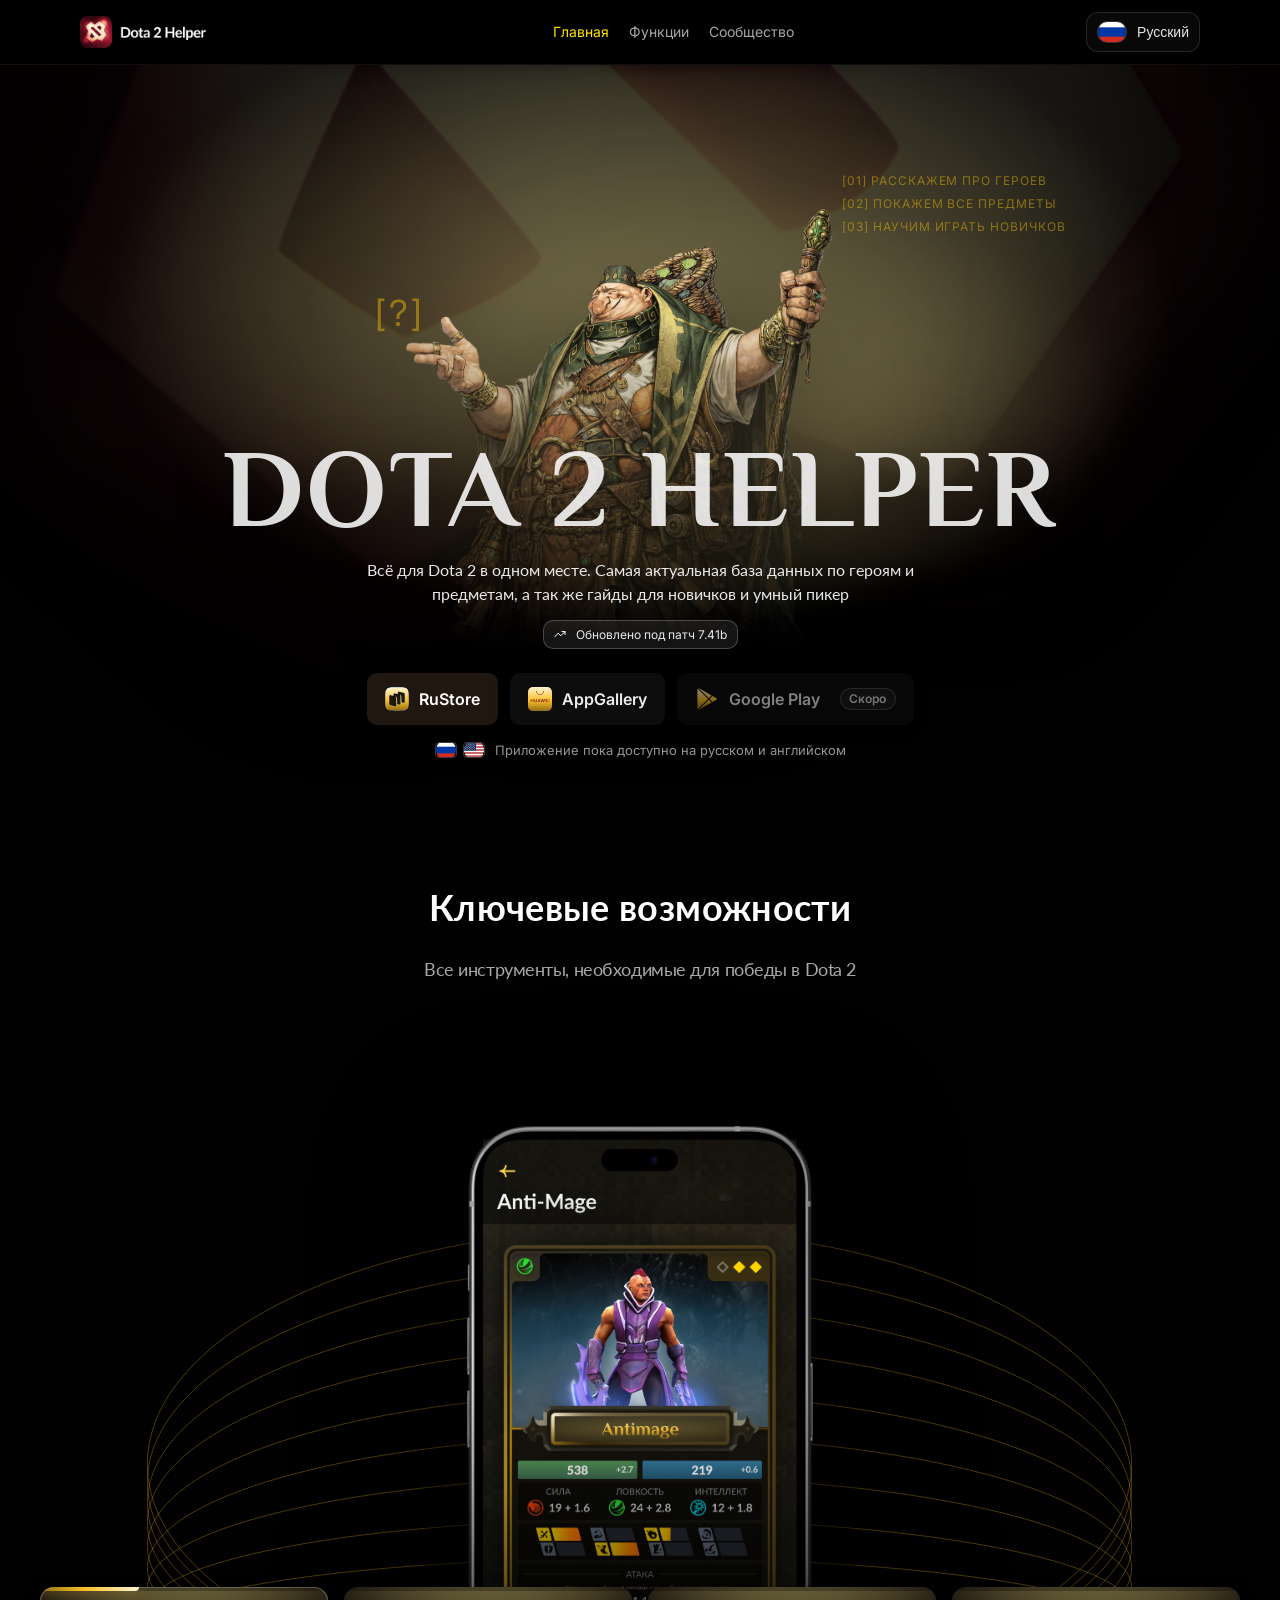
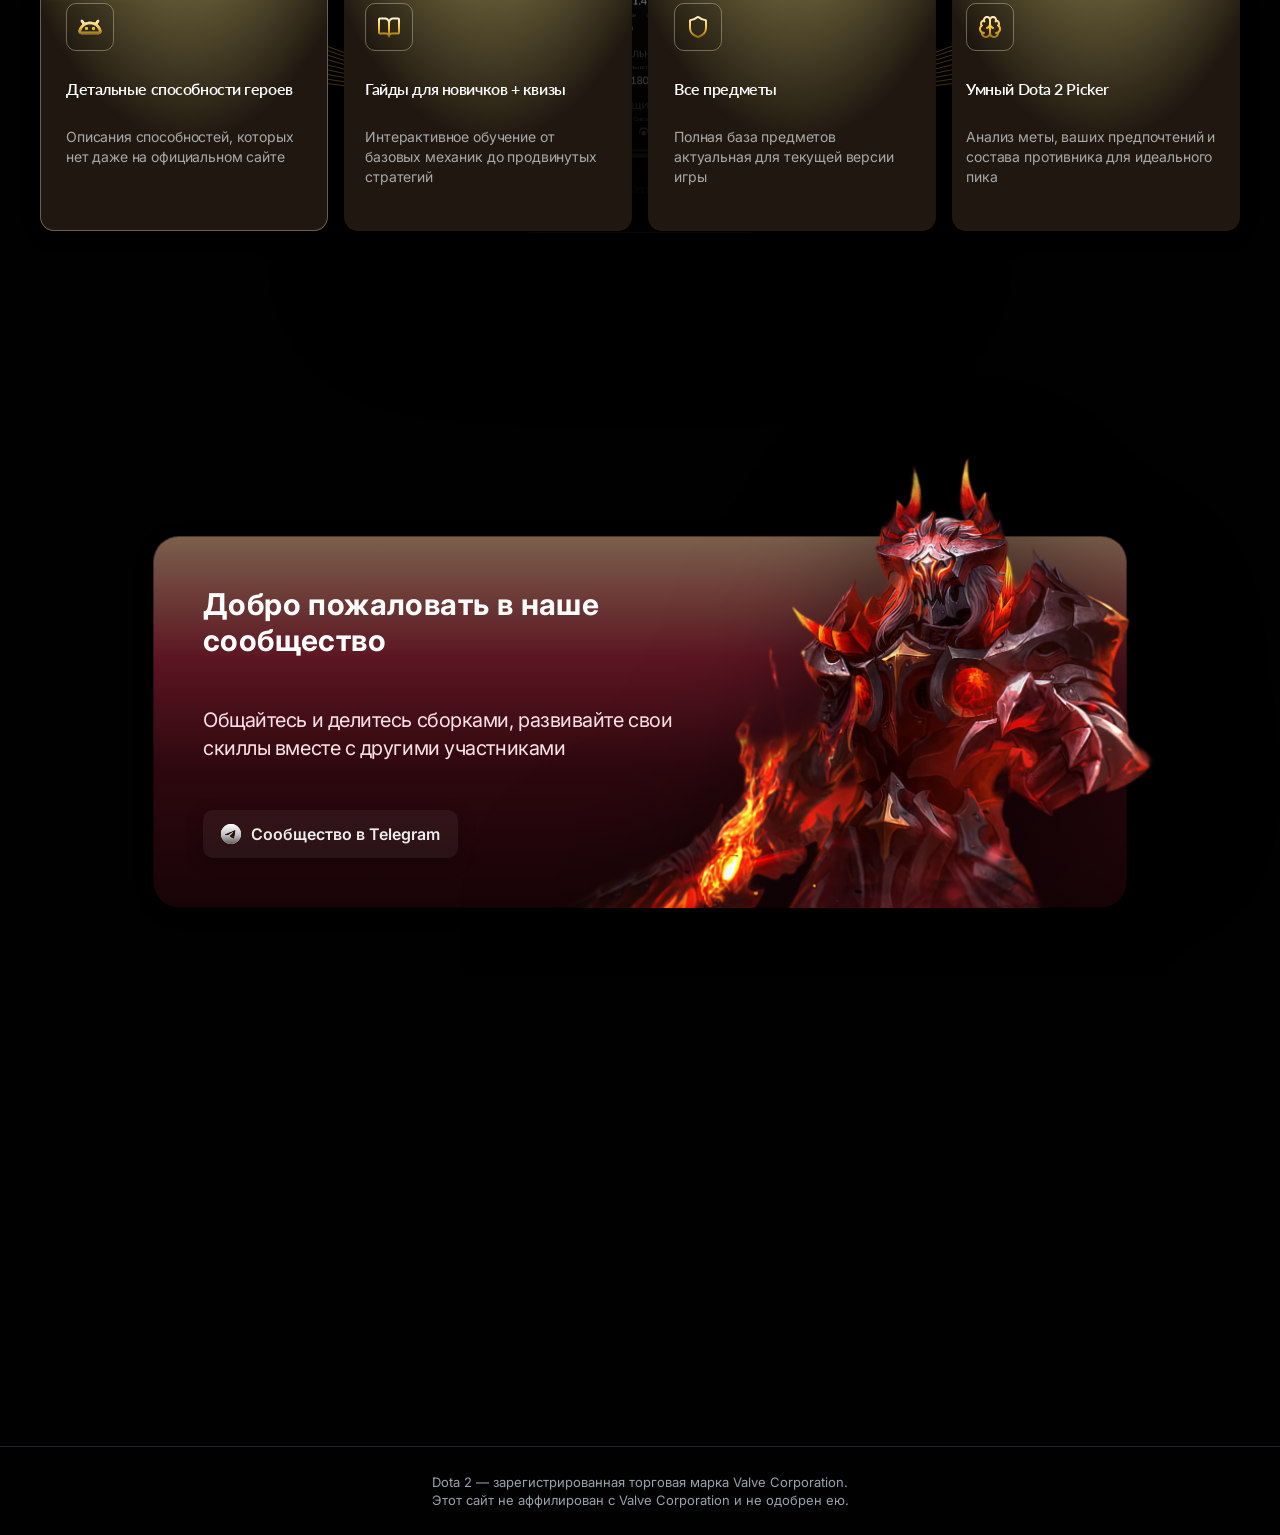
==== index.html @ bae6c373 "добавление аналитики" ====
<!doctype html>
<html lang="ru">

<head>

    <!-- Google tag (gtag.js) -->
    <script async src="https://www.googletagmanager.com/gtag/js?id=G-1WJECVHDM5"></script>
    <script>
        window.dataLayer = window.dataLayer || [];
        function gtag() { dataLayer.push(arguments); }
        gtag('js', new Date());
        gtag('config', 'G-1WJECVHDM5', { anonymize_ip: true });
    </script>

    <link rel="icon" href="./assets/favicon.ico" type="image/x-icon">
    <meta charset="UTF-8" />
    <meta name="viewport" content="width=device-width, initial-scale=1" />
    <title data-i18n="meta_title">Dota 2 Helper</title>
    <meta name="description" data-i18n-meta="meta_description"
        content="Всё для Dota 2 в одном месте: актуальная база по героям и предметам, гайды и умный пикер." />
    <link rel="preconnect" href="https://fonts.googleapis.com" />
    <link rel="preconnect" href="https://fonts.gstatic.com" crossorigin />
    <link
        href="https://fonts.googleapis.com/css2?family=Inter:wght@400;500;600;700&family=Lato:wght@400;700&family=Philosopher:wght@700&display=swap"
        rel="stylesheet" />
    <link rel="stylesheet" href="./styles.css" />
</head>

<body>
    <a class="skip-link" href="#content" data-i18n="skip_link">Перейти к содержимому</a>

    <header class="site-header">
        <div class="container header-row">
            <a class="brand" href="#top" data-i18n-aria="brand_aria" aria-label="Dota 2 Helper">
                <img class="brand__logo brand__logo--img" src="./assets/logo.png" alt="Dota 2 Helper" />
            </a>

            <nav class="nav" id="site-nav" data-i18n-aria="nav_aria" aria-label="Навигация">
                <a class="nav__link is-active" href="#top" data-i18n="nav_home">Главная</a>
                <a class="nav__link" href="#features" data-i18n="nav_features">Функции</a>
                <a class="nav__link" href="#community" data-i18n="nav_community">Сообщество</a>
                <!--<a class="nav__link" href="#about" data-i18n="nav_about">О проекте</a>-->

                <div class="nav__mobile-only">
                    <div class="lang" data-lang>
                        <button class="lang__btn" type="button" aria-haspopup="listbox" aria-expanded="false">
                            <span class="lang__flag" aria-hidden="true">
                                <img class="lang__flag-img" src="./assets/lg/ru.png" alt="" width="30" height="22" />
                            </span>
                            <span class="lang__label">Русский</span>
                        </button>
                        <div class="lang__menu" role="listbox" tabindex="-1" data-i18n-aria="lang_menu_aria"
                            aria-label="Выбор языка">
                            <button class="lang__item" type="button" role="option" data-lang-value="zh"
                                aria-selected="false">
                                <span class="lang__flag" aria-hidden="true">
                                    <img class="lang__flag-img" src="./assets/lg/ch.png" alt="" width="30"
                                        height="22" />
                                </span>
                                <span>中文</span>
                            </button>
                            <button class="lang__item" type="button" role="option" data-lang-value="en"
                                aria-selected="false">
                                <span class="lang__flag" aria-hidden="true">
                                    <img class="lang__flag-img" src="./assets/lg/us.png" alt="" width="30"
                                        height="22" />
                                </span>
                                <span>English</span>
                            </button>
                            <button class="lang__item" type="button" role="option" data-lang-value="ru"
                                aria-selected="true">
                                <span class="lang__flag" aria-hidden="true">
                                    <img class="lang__flag-img" src="./assets/lg/ru.png" alt="" width="30"
                                        height="22" />
                                </span>
                                <span>Русский</span>
                            </button>
                            <button class="lang__item" type="button" role="option" data-lang-value="es"
                                aria-selected="false">
                                <span class="lang__flag" aria-hidden="true">
                                    <img class="lang__flag-img" src="./assets/lg/sp.png" alt="" width="30"
                                        height="22" />
                                </span>
                                <span>Español</span>
                            </button>
                            <button class="lang__item" type="button" role="option" data-lang-value="pt"
                                aria-selected="false">
                                <span class="lang__flag" aria-hidden="true">
                                    <img class="lang__flag-img" src="./assets/lg/pt.png" alt="" width="30"
                                        height="22" />
                                </span>
                                <span>Português</span>
                            </button>
                            <button class="lang__item" type="button" role="option" data-lang-value="uk"
                                aria-selected="false">
                                <span class="lang__flag" aria-hidden="true">
                                    <img class="lang__flag-img" src="./assets/lg/ukr.png" alt="" width="30"
                                        height="22" />
                                </span>
                                <span>Українська</span>
                            </button>
                            <button class="lang__item" type="button" role="option" data-lang-value="id"
                                aria-selected="false">
                                <span class="lang__flag" aria-hidden="true">
                                    <img class="lang__flag-img" src="./assets/lg/ind.png" alt="" width="30"
                                        height="22" />
                                </span>
                                <span>Bahasa Indonesia</span>
                            </button>
                            <button class="lang__item" type="button" role="option" data-lang-value="ja"
                                aria-selected="false">
                                <span class="lang__flag" aria-hidden="true">
                                    <img class="lang__flag-img" src="./assets/lg/jp.png" alt="" width="30"
                                        height="22" />
                                </span>
                                <span>日本語</span>
                            </button>
                            <button class="lang__item" type="button" role="option" data-lang-value="de"
                                aria-selected="false">
                                <span class="lang__flag" aria-hidden="true">
                                    <img class="lang__flag-img" src="./assets/lg/gr.png" alt="" width="30"
                                        height="22" />
                                </span>
                                <span>Deutsch</span>
                            </button>
                        </div>
                    </div>
                </div>
            </nav>

            <button class="nav-toggle" type="button" aria-expanded="false" aria-controls="site-nav"
                data-i18n-aria="nav_toggle_open" aria-label="Открыть меню">
                <span class="nav-toggle__bar" aria-hidden="true"></span>
                <span class="nav-toggle__bar" aria-hidden="true"></span>
                <span class="nav-toggle__bar" aria-hidden="true"></span>
            </button>

            <div class="header-actions">
                <div class="lang" data-lang>
                    <button class="lang__btn" type="button" aria-haspopup="listbox" aria-expanded="false">
                        <span class="lang__flag" aria-hidden="true">
                            <img class="lang__flag-img" src="./assets/lg/ru.png" alt="" width="30" height="22" />
                        </span>
                        <span class="lang__label">Русский</span>
                    </button>
                    <div class="lang__menu" role="listbox" tabindex="-1" data-i18n-aria="lang_menu_aria"
                        aria-label="Выбор языка">
                        <button class="lang__item" type="button" role="option" data-lang-value="zh"
                            aria-selected="false">
                            <span class="lang__flag" aria-hidden="true">
                                <img class="lang__flag-img" src="./assets/lg/ch.png" alt="" width="30" height="22" />
                            </span>
                            <span>中文</span>
                        </button>
                        <button class="lang__item" type="button" role="option" data-lang-value="en"
                            aria-selected="false">
                            <span class="lang__flag" aria-hidden="true">
                                <img class="lang__flag-img" src="./assets/lg/us.png" alt="" width="30" height="22" />
                            </span>
                            <span>English</span>
                        </button>
                        <button class="lang__item" type="button" role="option" data-lang-value="ru"
                            aria-selected="true">
                            <span class="lang__flag" aria-hidden="true">
                                <img class="lang__flag-img" src="./assets/lg/ru.png" alt="" width="30" height="22" />
                            </span>
                            <span>Русский</span>
                        </button>
                        <button class="lang__item" type="button" role="option" data-lang-value="es"
                            aria-selected="false">
                            <span class="lang__flag" aria-hidden="true">
                                <img class="lang__flag-img" src="./assets/lg/sp.png" alt="" width="30" height="22" />
                            </span>
                            <span>Español</span>
                        </button>
                        <button class="lang__item" type="button" role="option" data-lang-value="pt"
                            aria-selected="false">
                            <span class="lang__flag" aria-hidden="true">
                                <img class="lang__flag-img" src="./assets/lg/pt.png" alt="" width="30" height="22" />
                            </span>
                            <span>Português</span>
                        </button>
                        <button class="lang__item" type="button" role="option" data-lang-value="uk"
                            aria-selected="false">
                            <span class="lang__flag" aria-hidden="true">
                                <img class="lang__flag-img" src="./assets/lg/ukr.png" alt="" width="30" height="22" />
                            </span>
                            <span>Українська</span>
                        </button>
                        <button class="lang__item" type="button" role="option" data-lang-value="id"
                            aria-selected="false">
                            <span class="lang__flag" aria-hidden="true">
                                <img class="lang__flag-img" src="./assets/lg/ind.png" alt="" width="30" height="22" />
                            </span>
                            <span>Bahasa Indonesia</span>
                        </button>
                        <button class="lang__item" type="button" role="option" data-lang-value="ja"
                            aria-selected="false">
                            <span class="lang__flag" aria-hidden="true">
                                <img class="lang__flag-img" src="./assets/lg/jp.png" alt="" width="30" height="22" />
                            </span>
                            <span>日本語</span>
                        </button>
                        <button class="lang__item" type="button" role="option" data-lang-value="de"
                            aria-selected="false">
                            <span class="lang__flag" aria-hidden="true">
                                <img class="lang__flag-img" src="./assets/lg/gr.png" alt="" width="30" height="22" />
                            </span>
                            <span>Deutsch</span>
                        </button>
                    </div>
                </div>
            </div>
        </div>
    </header>

    <main id="content">
        <section id="top" class="hero">
            <div class="hero__bg" aria-hidden="true"></div>
            <div class="hero__trader-stage" aria-hidden="true">
                <img class="hero__trader" src="./assets/trader.png" alt="" />
                <div class="hero__notes hero__notes--floating reveal" data-i18n-aria="hero_notes_aria"
                    aria-label="Что умеет">
                    <div class="hero__note" data-i18n="hero_note_1">[01] РАССКАЖЕМ ПРО ГЕРОЕВ</div>
                    <div class="hero__note" data-i18n="hero_note_2">[02] ПОКАЖЕМ ВСЕ ПРЕДМЕТЫ</div>
                    <div class="hero__note" data-i18n="hero_note_3">[03] НАУЧИМ ИГРАТЬ НОВИЧКОВ</div>
                </div>
                <div class="hero__notes2 hero__note2--floating reveal" data-i18n-aria="hero_note2_aria" aria-label="?">
                    <div class="hero__note2">[?]</div>
                </div>
            </div>

            <div class="container hero__wrap">
                <div class="hero__copy hero__copy--center reveal">
                    <h1 class="hero__title">Dota 2 Helper</h1>
                    <p class="hero__lead" data-i18n="hero_lead">
                        Всё для Dota 2 в одном месте. Самая актуальная база данных по героям и предметам, а так же гайды
                        для новичков и
                        умный пикер
                    </p>

                    <div class="pill pill--hero">
                        <span class="pill__dot" aria-hidden="true">
                            <svg width="12" height="12" viewBox="0 0 12 12" fill="none"
                                xmlns="http://www.w3.org/2000/svg">
                                <path d="M11 3.5L6.75 7.75L4.25 5.25L1 8.5" stroke="white" stroke-linecap="round"
                                    stroke-linejoin="round" />
                                <path d="M8 3.5H11V6.5" stroke="white" stroke-linecap="round" stroke-linejoin="round" />
                            </svg>
                        </span>
                        <span data-i18n="pill_patch">Обновлено под патч 7.41a</span>
                    </div>

                    <div class="hero__actions hero__actions--center">
                        <div class="store-actions">
                            <a class="btn btn--primary btn--lg" href="https://www.rustore.ru/catalog/app/my.company">
                                <img class="btn__icon" src="./assets/icon-RuStore.svg" alt="" width="24" height="24" />
                                <span data-i18n="btn_rustore">RuStore</span>
                            </a>
                            <a class="btn btn--ghost btn--lg" href="https://appgallery.huawei.com/app/C117315315">
                                <img class="btn__icon" src="./assets/icon-huawei.svg" alt="" width="24" height="24" />
                                <span data-i18n="btn_appgallery">AppGallery</span>
                            </a>
                            <a class="btn btn--ghost btn--lg btn--disabled" href="#" aria-disabled="true" tabindex="-1">
                                <img class="btn__icon" src="./assets/icons-googleplay.svg" alt="" width="24"
                                    height="24" />
                                <span data-i18n="btn_google_play">Google Play</span>
                                <span class="btn__badge" data-i18n="soon_badge">Скоро</span>
                            </a>
                        </div>
                    </div>
                    <p class="app-lang-notice">
                        <span class="app-lang-notice__icons" aria-hidden="true">
                            <img src="./assets/lg/ru.png" alt="" width="22" height="16" />
                            <img src="./assets/lg/us.png" alt="" width="22" height="16" />
                        </span>
                        <span data-i18n="app_langs_notice">Приложение пока доступно на русском и английском.</span>
                    </p>
                </div>
            </div>
        </section>

        <section id="features" class="section section--features">
            <div class="container container--wide">
                <header class="section__head reveal">
                    <h2 class="section__title" data-i18n="features_title">Ключевые возможности</h2>
                    <p class="section__subtitle" data-i18n="features_subtitle">Все инструменты, необходимые для победы в
                        Dota 2</p>
                </header>

                <div class="features-visual reveal" aria-hidden="true">
                    <canvas class="features-visual__particles" aria-hidden="true" width="800" height="600"></canvas>
                    <img class="features-visual__rings" src="./assets/features-rings.svg" alt="" width="987"
                        height="474" />
                    <div class="features-visual__phone features-visual__phone--slides">
                        <div class="features-visual__slides" data-features-carousel>
                            <img class="features-visual__slide is-active" src="./assets/screens-phone/iPhone05.png"
                                alt="" width="390" height="844" />
                            <img class="features-visual__slide" src="./assets/screens-phone/iPhone03.png" alt=""
                                width="390" height="844" />
                            <img class="features-visual__slide" src="./assets/screens-phone/iPhone04.png" alt=""
                                width="390" height="844" />
                            <img class="features-visual__slide" src="./assets/screens-phone/iPhone01.png" alt=""
                                width="390" height="844" />
                        </div>
                    </div>
                </div>

                <div class="features-cards reveal">
                    <article class="features-card" data-feature-screen="0">
                        <div class="features-card__loader" aria-hidden="true">
                            <div class="features-card__loader-fill"></div>
                        </div>
                        <div class="features-card__icon">
                            <img src="./assets/Frame 10.svg" alt="" width="24" height="24" />
                        </div>
                        <h3 class="features-card__title" data-i18n="feature_1_title">Детальные способности героев</h3>
                        <p class="features-card__text" data-i18n="feature_1_text">Описания способностей,
                            которых нет даже на официальном
                            сайте</p>
                    </article>

                    <article class="features-card features-card--pad-21" data-feature-screen="1">
                        <div class="features-card__loader" aria-hidden="true">
                            <div class="features-card__loader-fill"></div>
                        </div>
                        <div class="features-card__icon">
                            <img src="./assets/Icon-1.svg" alt="" width="24" height="24" />
                        </div>
                        <h3 class="features-card__title" data-i18n="feature_2_title">Гайды для новичков + квизы</h3>
                        <p class="features-card__text" data-i18n="feature_2_text">Интерактивное обучение от базовых
                            механик до продвинутых
                            стратегий</p>
                    </article>

                    <article class="features-card features-card--abs-left" data-feature-screen="2">
                        <div class="features-card__loader" aria-hidden="true">
                            <div class="features-card__loader-fill"></div>
                        </div>
                        <div class="features-card__icon">
                            <img src="./assets/Icon-2.svg" alt="" width="24" height="24" />
                        </div>
                        <h3 class="features-card__title" data-i18n="feature_3_title">Все предметы</h3>
                        <p class="features-card__text" data-i18n="feature_3_text">Полная база предметов актуальная для
                            текущей версии игры</p>
                    </article>

                    <article class="features-card features-card--abs-right features-card--pad-14"
                        data-feature-screen="3">
                        <div class="features-card__loader" aria-hidden="true">
                            <div class="features-card__loader-fill"></div>
                        </div>
                        <div class="features-card__icon">
                            <img src="./assets/Icon-3.svg" alt="" width="24" height="24" />
                        </div>
                        <h3 class="features-card__title" data-i18n="feature_4_title">Умный Dota 2 Picker</h3>
                        <p class="features-card__text" data-i18n="feature_4_text">Анализ меты, ваших предпочтений и
                            состава противника для
                            идеального пика</p>
                    </article>
                </div>
            </div>
        </section>

        <section id="community" class="section section--community-figma">
            <div class="container container--wide">
                <div class="community-figma reveal">
                    <img class="community-figma__art" src="./assets/hero.png" alt="" aria-hidden="true" />

                    <div class="community-figma__copy">
                        <h2 class="community-figma__title" data-i18n="community_title">Добро пожаловать в наше
                            сообщество</h2>
                        <p class="community-figma__text" data-i18n="community_text">
                            Общайтесь и делитесь сборками, развивайте свои скиллы вместе с другими участниками
                        </p>
                        <a class="btn btn--ghost btn--lg btn--community" href="https://t.me/+vQkVBwDjHRA0YzJi"
                            data-i18n-aria="community_btn_aria" aria-label="Открыть Telegram сообщество">
                            <img src="./assets/tg-icon2.svg" alt="" width="20" height="20" />
                            <span data-i18n="community_btn">Сообщество в Telegram</span>
                        </a>
                    </div>
                </div>
            </div>
        </section>



        <section id="download" class="section section--cta">
            <div class="cta-video-bg" aria-hidden="true">
                <div class="cta-video-bg__viewport">
                    <video class="cta-video-bg__video" src="./assets/footer-loop.mp4" autoplay muted loop playsinline
                        preload="metadata"></video>
                </div>
            </div>
            <div class="container section--cta__inner">

                <div class="cta reveal">
                    <h2 class="cta__title" data-i18n="cta_title">Готовы улучшить свою игру?</h2>
                    <p class="cta__text" data-i18n="cta_text">Присоединяйтесь к тысячам игроков, использующих наше
                        приложение</p>
                    <div class="store-actions store-actions--cta">
                        <a class="btn btn--primary btn--lg" href="https://www.rustore.ru/catalog/app/my.company">
                            <img class="btn__icon" src="./assets/icon-RuStore.svg" alt="" width="24" height="24" />
                            <span data-i18n="btn_rustore">RuStore</span>
                        </a>
                        <a class="btn btn--ghost btn--lg" href="https://appgallery.huawei.com/app/C117315315">
                            <img class="btn__icon" src="./assets/icon-huawei.svg" alt="" width="24" height="24" />
                            <span data-i18n="btn_appgallery">AppGallery</span>
                        </a>
                        <a class="btn btn--ghost btn--lg btn--disabled" href="#" aria-disabled="true" tabindex="-1">
                            <img class="btn__icon" src="./assets/icons-googleplay.svg" alt="" width="24" height="24" />
                            <span data-i18n="btn_google_play">Google Play</span>
                            <span class="btn__badge" data-i18n="soon_badge">Скоро</span>
                        </a>
                    </div>
                    <p class="app-lang-notice app-lang-notice--cta">
                        <span class="app-lang-notice__icons" aria-hidden="true">
                            <img src="./assets/lg/ru.png" alt="" width="22" height="16" />
                            <img src="./assets/lg/us.png" alt="" width="22" height="16" />
                        </span>
                        <span data-i18n="app_langs_notice">Приложение пока доступно на русском и английском.</span>
                    </p>
                </div>
            </div>
        </section>
        <section id="about" class="section section--footer-top">
            <div class="container footer-top reveal">
                <div class="footer-top__left">
                    <div class="brand brand--footer">
                        <img class="brand__logo brand__logo--img" src="./assets/logo.png" alt="Dota 2 Helper" />
                    </div>
                </div>

                <div class="footer-top__right">
                    <div class="social" data-i18n-aria="social_aria" aria-label="Контакты">
                        <a class="social__link" href="https://t.me/+vQkVBwDjHRA0YzJi" data-i18n-aria="social_telegram"
                            aria-label="Telegram">
                            <img src="./assets/tg-icon.svg" alt="" width="20" height="20" />
                        </a>
                        <a class="social__link social__link--email" href="mailto:developer.gabes.lab@gmail.com"
                            data-i18n-aria="social_email" aria-label="Email">
                            developer.gabes.lab@gmail.com
                        </a>
                    </div>
                </div>
            </div>
        </section>

        <footer class="site-footer">
            <div class="container footer-bottom">
                <p class="fineprint" data-i18n-html="disclaimer">
                    Dota 2 is a registered trademark of Valve Corporation<br />
                    This site is not affiliated with, associated with, or endorsed by Valve Corporation
                </p>
            </div>
        </footer>
    </main>

    <script src="./i18n.js"></script>
    <script src="./main.js" defer></script>
</body>

</html>
---- styles.css ----
/* Base */
:root {
  --bg: #010101;
  --panel: rgba(255, 255, 255, 0.05);
  --panel-2: rgba(255, 255, 255, 0.08);
  --text: rgba(255, 255, 255, 0.92);
  --muted: rgba(255, 255, 255, 0.66);
  --muted-2: rgba(255, 255, 255, 0.5);
  --stroke: rgba(255, 255, 255, 0.12);

  --gold-1: #fff5d3;
  --gold-2: #fbbf27;
  --gold-3: #916e17;

  --radius-lg: 20px;
  --radius-md: 14px;
  --radius-sm: 10px;

  --shadow: 0px 10px 20px rgba(0, 0, 0, 0.35);
  --shadow-soft: 0px 4px 17px rgba(0, 0, 0, 0.25);
  --max: 1120px;
}

*,
*::before,
*::after {
  box-sizing: border-box;
}

html,
body {
  height: 100%;
}

body {
  margin: 0;
  font-family: Inter, system-ui, -apple-system, Segoe UI, Roboto, Arial, sans-serif;
  color: var(--text);
  background: var(--bg);
  overflow-x: hidden;
}

img {
  display: block;
  max-width: 100%;
}

a {
  color: inherit;
  text-decoration: none;
}

.container {
  width: min(var(--max), calc(100% - 2 * 20px));
  max-height: auto;
  margin: 0 auto;
}

.container--wide {
  width: min(1200px, calc(100% - 2 * 20px));
  overflow:visible;
}

.skip-link {
  position: absolute;
  left: -9999px;
  top: 10px;
  padding: 10px 12px;
  background: #111;
  border: 1px solid var(--stroke);
  border-radius: 10px;
  z-index: 999;
}

.skip-link:focus {
  left: 10px;
}

/* Header */
.site-header {
  position: sticky;
  top: 0;
  z-index: 30;
  padding-top: env(safe-area-inset-top, 0);
  backdrop-filter: blur(10px);
  background: rgba(0, 0, 0, 0.55);
  border-bottom: 1px solid rgba(255, 255, 255, 0.06);
}

.header-row {
  height: 64px;
  display: flex;
  align-items: center;
  justify-content: space-between;
  gap: 16px;
}

.brand {
  display: inline-flex;
  align-items: center;
  gap: 10px;
  min-width: 180px;
}

.brand__logo {
  width: 32px;
  height: 32px;
}

.brand__logo--img {
  width: auto;
  height: 32px;
  max-width: 200px;
}

.brand--footer .brand__logo--img {
  height: 32px;
  max-width: 240px;
}

.brand__name {
  font-family: Lato, Inter, system-ui, sans-serif;
  font-weight: 700;
  letter-spacing: 0.2px;
}

.nav {
  display: flex;
  gap: 20px;
  align-items: center;
  justify-content: center;
  flex: 1;
}

.nav__mobile-only {
  display: none;
}

.nav__link {
  font-size: 14px;
  line-height: 20px;
  color: rgba(255, 255, 255, 0.65);
  transition: color 140ms ease;
}

.nav__link:hover {
  color: rgba(255, 255, 255, 0.9);
}

.nav__link.is-active {
  color: #ffe20a;
}

.header-actions {
  display: flex;
  align-items: center;
  gap: 12px;
  flex-shrink: 0;
}

.nav-toggle {
  display: none;
  flex-shrink: 0;
  width: 40px;
  height: 40px;
  padding: 0;
  border: 1px solid rgba(255, 255, 255, 0.14);
  border-radius: 12px;
  background: rgba(255, 255, 255, 0.05);
  cursor: pointer;
  align-items: center;
  justify-content: center;
  gap: 5px;
  flex-direction: column;
  z-index: 40;
}

.nav-toggle__bar {
  display: block;
  width: 20px;
  height: 2px;
  border-radius: 1px;
  background: rgba(255, 255, 255, 0.92);
  transition:
    transform 180ms ease,
    opacity 180ms ease;
}

.site-header.is-nav-open .nav-toggle__bar:nth-child(1) {
  transform: translateY(7px) rotate(45deg);
}

.site-header.is-nav-open .nav-toggle__bar:nth-child(2) {
  opacity: 0;
  transform: scaleX(0);
}

.site-header.is-nav-open .nav-toggle__bar:nth-child(3) {
  transform: translateY(-7px) rotate(-45deg);
}

body.is-nav-open {
  overflow: hidden;
  touch-action: none;
}

/* Buttons */
.btn {
  display: inline-flex;
  align-items: center;
  justify-content: center;
  gap: 10px;
  padding: 10px 14px;
  border-radius: var(--radius-sm);
  background: rgba(255, 255, 255, 0.03);
  color: rgba(255, 255, 255, 0.92);
  box-shadow: var(--shadow-soft);
  cursor: pointer;
  user-select: none;
  transition:
    transform 120ms ease,
    background 120ms ease,
    border-color 120ms ease;
}

.btn:hover {
  transform: translateY(-1px);
  background: rgba(255, 255, 255, 0.05);
  border-color: rgba(255, 255, 255, 0.16);
}

.btn:active {
  transform: translateY(0px);
}

.btn--primary {
  border-color: rgba(0, 0, 0, 0.65);
  background:
    radial-gradient(ellipse 209.82% 77.11% at 51.32% -146.43%, #fff48c 0%, rgba(255, 242, 127, 0) 100%),
    linear-gradient(180deg, #201810 0%, #201810 100%);
  color: #fff;
}

.btn--primary:hover {
  background:
    radial-gradient(ellipse 209.82% 77.11% at 51.32% -146.43%, #fff48c 0%, rgba(255, 242, 127, 0) 100%),
    linear-gradient(180deg, #201810 0%, #201810 100%);
  border-color: rgba(0, 0, 0, 0.65);
}

/* Один радиальный градиент как в макете (122×33): translate(62.6123 -48.3214) rotate(90) scale(69.2411 94.0723) */
.btn--android.btn--primary {
  border-radius: var(--radius-md);
  background: radial-gradient(
    ellipse 77.07% 209.82% at 51.32% -146.43%,
    #fff48c 0%,
    #201810 100%
  );
  box-shadow: var(--shadow-soft);
}

.btn--android.btn--primary:hover {
  background: radial-gradient(
    ellipse 77.07% 209.82% at 51.32% -146.43%,
    #fff48c 0%,
    #201810 100%
  );
  border-color: rgba(0, 0, 0, 0.14);
}

.btn__icon {
  flex-shrink: 0;
  display: block;
  width: 24px;
  height: 24px;
}

.btn--ghost {
  background: rgba(255, 255, 255, 0.05);
  border-color: rgba(255, 255, 255, 0.2);
}

.btn--lg {
  padding: 14px 18px;
  font-weight: 600;
}

.btn--disabled {
  opacity: 0.55;
  cursor: not-allowed;
  pointer-events: none;
}

.btn__badge {
  margin-left: 10px;
  padding: 4px 8px;
  border-radius: 999px;
  border: 1px solid rgba(255, 255, 255, 0.18);
  background: rgba(255, 255, 255, 0.06);
  color: rgba(255, 255, 255, 0.82);
  font-size: 12px;
  line-height: 12px;
  font-weight: 600;
  letter-spacing: 0.01em;
}

.store-actions {
  display: flex;
  flex-wrap: wrap;
  gap: 12px;
  justify-content: center;
}

.store-actions--cta {
  justify-content: center;
}

/* Language dropdown */
.lang {
  position: relative;
}

.lang__btn {
  display: inline-flex;
  align-items: center;
  gap: 10px;
  height: 40px;
  padding: 8px 10px;
  border-radius: 12px;
  border: 1px solid rgba(255, 255, 255, 0.12);
  background: rgba(255, 255, 255, 0.03);
  color: rgba(255, 255, 255, 0.9);
  cursor: pointer;
}

.lang__flag {
  width: 30px;
  height: 22px;
  border-radius: 10px;
  overflow: hidden;
  flex-shrink: 0;
  display: inline-flex;
  align-items: center;
  justify-content: center;
  border: 1px solid rgba(255, 255, 255, 0.14);
  background: rgba(255, 255, 255, 0.05);
}

.lang__flag-img {
  width: 100%;
  height: 100%;
  object-fit: cover;
  display: block;
}

.lang__label {
  font-size: 14px;
}

.lang__chev {
  width: 10px;
  height: 10px;
  border-right: 2px solid rgba(255, 255, 255, 0.65);
  border-bottom: 2px solid rgba(255, 255, 255, 0.65);
  transform: rotate(45deg);
  margin-left: 4px;
}

.lang__menu {
  position: absolute;
  top: calc(100% + 10px);
  right: 0;
  width: min(280px, calc(100vw - 24px));
  max-height: min(420px, 70vh);
  overflow-y: auto;
  border-radius: 14px;
  background: rgba(12, 12, 12, 0.92);
  border: 1px solid rgba(255, 255, 255, 0.12);
  box-shadow: 0 16px 50px rgba(0, 0, 0, 0.55);
  padding: 6px;
  display: none;
}

.lang[data-open="true"] .lang__menu {
  display: block;
  animation: pop 140ms ease-out;
}

.lang__item {
  width: 100%;
  display: flex;
  align-items: center;
  gap: 10px;
  padding: 10px;
  border-radius: 10px;
  border: 0;
  background: transparent;
  color: rgba(255, 255, 255, 0.9);
  cursor: pointer;
  text-align: left;
}

.lang__item:hover {
  background: rgba(255, 255, 255, 0.06);
}

@keyframes pop {
  from {
    opacity: 0;
    transform: translateY(-4px);
  }

  to {
    opacity: 1;
    transform: translateY(0);
  }
}

/* Sections */
.section {
  padding: 76px 0;
}

.section__head {
  text-align: center;
  margin-bottom: 26px;
}

.section__title {
  margin: 0;
  font-family: Lato, Inter, system-ui, sans-serif;
  font-weight: 700;
  font-size: 36px;
  line-height: 1.15;
}

.section__subtitle {
  margin: 12px 0 0;
  color: rgba(255, 255, 255, 0.65);
  font-size: 18px;
  line-height: 28px;
}

/* Hero */
.hero {
  position: relative;
  padding: 34px 0 62px;
  overflow: hidden;
  min-height: 760px;
}

.hero__bg {
  position: absolute;
  inset: 0;
  background: url("./assets/bg-big.png") center top / cover no-repeat;
  pointer-events: none;
}

.hero__bg::after {
  content: "";
  position: absolute;
  inset: 0;
  background:
    radial-gradient(60% 60% at 50% 32%, rgba(255, 236, 151, 0.45) 0%, rgba(220, 255, 150, 0) 70%),
    radial-gradient(40% 40% at 60% 45%, rgba(255, 236, 151, 0.22) 0%, rgba(0, 0, 0, 0) 70%);
  filter: blur(10px);
}

.hero__trader {
  width: 100%;
  height: 100%;
  object-fit: contain;
  pointer-events: none;
  filter: drop-shadow(0 28px 65px rgba(0, 0, 0, 0.72));
}

.hero__trader-stage {
  position: absolute;
  left: 50%;
  top: 86px;
  transform: translateX(-50%);
  width: min(980px, 92vw);
  height: 520px;
  z-index: 1;
  pointer-events: none;
}

.hero__wrap {
  position: relative;
  z-index: 2;
  display: grid;
  justify-items: center;
  --hero-wrap-pad-top: 320px;
  padding-top: var(--hero-wrap-pad-top);
}

.pill {
  display: inline-flex;
  align-items: center;
  gap: 10px;
  padding: 6px 10px;
  border-radius: 10px;
  border: 1px solid rgba(255, 255, 255, 0.18);
  background: rgba(255, 255, 255, 0.06);
  color: rgba(255, 255, 255, 0.9);
  font-size: 12px;
}

.pill__dot {
  display: inline-flex;
  flex-shrink: 0;
  line-height: 0;
}

.pill__dot svg {
  display: block;
  width: 12px;
  height: 12px;
}

.pill--hero {
  margin-top: 14px;
  background: rgba(255, 255, 255, 0.08);
  border-color: rgba(255, 255, 255, 0.22);
}

.hero__title {
  margin: 18px 0 0;
  font-family: Philosopher, serif;
  font-size: clamp(44px, 8.6vw, 110px);
  line-height: 0.95;
  letter-spacing: 0.02em;
  text-transform: uppercase;
  color: rgba(255, 255, 255, 0.86);
  text-shadow: 0 18px 48px rgba(0, 0, 0, 0.75);
}

.hero__lead {
  margin: 16px 0 0;
  color: rgba(255, 255, 255, 0.9);
  max-width: 64ch;
  font-family: Lato, Inter, system-ui, sans-serif;
  font-size: 16px;
  line-height: 24px;
}

.hero__copy--center {
  text-align: center;
  display: grid;
  justify-items: center;
}

.hero__actions {
  display: flex;
  flex-wrap: wrap;
  gap: 14px;
  margin-top: 24px;
}

.hero__actions--center {
  justify-content: center;
}

.app-lang-notice {
  margin: 16px 0 0;
  display: flex;
  align-items: center;
  justify-content: center;
  flex-wrap: wrap;
  gap: 10px;
  max-width: 36rem;
  font-size: 13px;
  line-height: 1.45;
  color: rgba(255, 255, 255, 0.58);
}

.app-lang-notice__icons {
  display: inline-flex;
  align-items: center;
  gap: 6px;
}

.app-lang-notice__icons img {
  display: block;
  width: 22px;
  height: 16px;
  border-radius: 4px;
  object-fit: cover;
  border: 1px solid rgba(255, 255, 255, 0.22);
  box-shadow: 0 1px 2px rgba(0, 0, 0, 0.35);
}

.app-lang-notice--cta {
  margin-top: 4px;
  color: rgba(255, 255, 255, 0.55);
}

.hero__notes {
  display: grid;
  gap: 8px;
  color: rgba(217, 172, 12, 0.7);
  font-size: 12px;
  letter-spacing: 0.08em;
  text-transform: uppercase;
}

.hero__notes2 {
  display: grid;
  gap: 8px;
  color: rgba(217, 172, 12, 0.7);
  font-size: 36px;
  letter-spacing: 0.08em;
  text-transform: uppercase;
}

.hero__notes--floating {
  position: absolute;
  right: 0;
  left: auto;
  justify-items: start;
  padding-right: 6.5%;
  top: 22px;
  text-align: left;
  color: rgba(217, 172, 12, 0.55);
  z-index: 2;
}

.hero__note2--floating {
  position: absolute;
  left: 0;
  padding-left: 23%;
  top: 140px;
  max-width: 480px;
  justify-items: end;
  text-align: right;
  color: rgba(217, 172, 12, 0.55);
  z-index: 2;
}

.phone {
  width: min(320px, 100%);
  aspect-ratio: 9 / 16;
  border-radius: 28px;
  background: #0b0b0b;
  border: 1px solid rgba(255, 255, 255, 0.12);
  box-shadow: 0 30px 90px rgba(0, 0, 0, 0.6);
  position: relative;
  overflow: hidden;
}

.phone--dark {
  background: #050505;
}

.phone::before {
  content: "";
  position: absolute;
  inset: -40px -40px auto -40px;
  height: 220px;
  background: radial-gradient(60% 80% at 50% 30%, rgba(255, 236, 151, 0.18) 0%, rgba(0, 0, 0, 0) 70%);
}

.phone__screen {
  position: absolute;
  inset: 14px;
  border-radius: 22px;
  border: 1px solid rgba(255, 255, 255, 0.08);
  padding: 18px;
  display: grid;
  align-content: end;
  gap: 10px;
}

.phone__headline {
  font-family: Philosopher, serif;
  font-weight: 700;
  font-size: 18px;
  color: rgba(255, 255, 255, 0.92);
}

.phone__sub {
  color: rgba(255, 255, 255, 0.7);
  font-size: 13px;
  line-height: 18px;
}

.phone__cta {
  display: inline-flex;
  justify-self: start;
  padding: 10px 12px;
  border-radius: 12px;
  border: 1px solid rgba(0, 0, 0, 0.65);
  color: rgba(255, 245, 211, 0.95);
  font-weight: 700;
  font-size: 13px;
}

/* Features (Figma-like block) */
.section--features {
  padding-top: 62px;
  padding-bottom: 62px;
}

.section--features .section__head {
  display: flex;
  flex-direction: column;
  align-items: center;
  gap: 16px;
  padding-left: 120px;
  padding-right: 120px;
  margin-bottom: 64px;
}

.section--features .section__title {
  font-family: Lato, Inter, system-ui, sans-serif;
  font-weight: 700;
  font-size: 36px;
  line-height: 40px;
  letter-spacing: 0.369141px;
  color: #ffffff;
}

.section--features .section__subtitle {
  font-family: Lato, Inter, system-ui, sans-serif;
  font-weight: 400;
  font-size: 18px;
  line-height: 28px;
  letter-spacing: -0.439453px;
  color: #a8a8a8;
}

.features-visual {
  position: relative;
  margin-top: 0;
  z-index: 1;
  height: 720px;
  border-radius: 64.6262px;
  overflow: visible;
}

.features-visual__particles {
  position: absolute;
  inset: 0;
  z-index: 0;
  width: 100%;
  height: 100%;
  display: block;
  pointer-events: none;
}

.features-visual__rings {
  position: absolute;
  z-index: -1;
  left: 50%;
  top: 58%;
  width: min(986.25px, 115%);
  height: auto;
  max-width: none;
  pointer-events: none;
  opacity: 0.95;
  transform: translate(-50%, -50%);
}

.features-visual__phone {
  position: absolute;
  z-index: 0;
  left: 50%;
  top: 60%;
  width: min(780px, 63vw);
  height: min(930px, 88vh);
  max-height: 930px;
  transform: translate(-50%, -50%);
  filter: drop-shadow(0 26px 70px rgba(0, 0, 0, 0.6));
}

.features-visual__phone--slides {
  display: flex;
  align-items: center;
  justify-content: center;
  pointer-events: none;
  width: 100%;
  height: 100%;
}

.features-visual__slides {
  position: relative;
  width: min(430px, 88%);
  height: min(720px, 98%);
  max-height: 100%;
}

/* Затемнение скрина к низу → сплошной чёрный (как виньетка у телефона) */
.features-visual__slides::after {
  content: "";
  position: absolute;
  inset: 0;
  z-index: 2;
  pointer-events: none;
  background: linear-gradient(
    to bottom,
    rgba(0, 0, 0, 0) 0%,
    rgba(0, 0, 0, 0) 38%,
    rgba(0, 0, 0, 0.22) 52%,
    rgba(0, 0, 0, 0.62) 72%,
    rgba(0, 0, 0, 0.92) 90%,
    #000000 100%
  );
}

.features-visual__slide {
  position: absolute;
  left: 50%;
  top: 50%;
  transform: translate(-50%, -50%);
  max-width: 100%;
  max-height: 100%;
  width: auto;
  height: auto;
  object-fit: contain;
  opacity: 0;
  transition: opacity 0.55s ease;
}

.features-visual__slide.is-active {
  opacity: 1;
  z-index: 1;
}

.features-cards {
  position: relative;
  z-index: 5;
  height: auto;
  top: -180px;
  display: flex;
  justify-content: center;
  align-items: flex-start;
  gap: 16px;
  isolation: isolate;
  width: min(1200px, 100%);
  margin-left: auto;
  margin-right: auto;
}

.features-card {
  box-sizing: border-box;
  position: relative;
  width: 291px;
  height: 244px;
  border-radius: 14px;
  background: radial-gradient(
    ellipse 77.07% 209.82% at 51.32% -146.43%,
    #fff48c 0%,
    #201810 100%
  );
  box-shadow: var(--shadow-soft);
  display: flex;
  flex-direction: column;
  align-items: flex-start;
  gap: 24px;
  padding: 16px 26px;
  overflow: hidden;
}

.features-card__loader {
  position: absolute;
  top: 0;
  left: 0;
  right: 0;
  height: 4px;
  background: rgba(0, 0, 0, 0.28);
  pointer-events: none;
  border-radius: 14px 14px 999px 999px;
}

.features-card__loader-fill {
  height: 100%;
  width: 0%;
  background: linear-gradient(90deg, #916e17 0%, #fbbf27 45%, #fff5d3 100%);
  box-shadow: 0 0 12px rgba(251, 191, 39, 0.45);
  transition: width 0.08s linear;
  border-radius: inherit;
}

.features-card.is-carousel-active .features-card__loader-fill {
  transition: none;
}

.features-card--pad-21 {
  padding-left: 21px;
  padding-right: 21px;
}

.features-card--pad-26 {
  padding-left: 26px;
  padding-right: 26px;
}

.features-card--pad-14 {
  padding-left: 14px;
  padding-right: 14px;
}

.features-card__icon {
  width: 48px;
  height: 48px;
  border-radius: 10px;
  background: rgba(0, 0, 0, 0.12);
  display: grid;
  place-items: center;
  outline: 1px solid rgba(255, 245, 211, 0.35);
  outline-offset: -1px;
}

.features-card__title {
  margin: 0;
  font-family: Lato, Inter, system-ui, sans-serif;
  font-weight: 600;
  font-size: 16px;
  line-height: 28px;
  letter-spacing: -0.439453px;
  color: #fff;
}

.features-card__text {
  margin: 0;
  font-family: Inter, system-ui, -apple-system, Segoe UI, Roboto, Arial, sans-serif;
  font-weight: 400;
  font-size: 14px;
  line-height: 20px;
  letter-spacing: -0.150391px;
  color: #a8a8a8;
}

.features-card.is-carousel-active {
  box-shadow:
    var(--shadow-soft),
    inset 0 0 0 1px rgba(255, 245, 211, 0.32);
}

.features-card--abs-left {
  position: relative;
  left: auto;
  top: auto;
  z-index: auto;
}

.features-card--abs-right {
  position: relative;
  left: auto;
  top: auto;
  z-index: auto;
}

/* Community (Figma-like) */
.section--community-figma {
  padding-top: 0;
  padding-bottom: 0;
  height: 502px;
  display: flex;
  align-items: flex-start;
}

.community-figma {
  --community-surface: linear-gradient(
    180deg,
    rgba(241, 187, 147, 0.3) 0%,
    rgba(179, 42, 66, 0.3) 33%,
    rgba(88, 15, 28, 0.3) 63%,
    rgba(47, 8, 14, 0.3) 99%
  );
  position: relative;
  width: min(974px, 100%);
  margin: 63px auto 0;
  padding: 49px 159px 49px 49px;
  border-radius: 26px;
  border: 1px solid transparent;
  background: var(--community-surface) padding-box, var(--community-surface) border-box;
  background-clip: padding-box, border-box;
  box-shadow: var(--shadow-soft);
  overflow: visible;
}

.community-figma__art {
  position: absolute;
  width: 820px;
  height: auto;
  right: -140px;
  top: -175px;
  filter: drop-shadow(0 30px 80px rgba(0, 0, 0, 0.65));
  pointer-events: none;
  scale: 0.79;
}

.community-figma__copy {
  max-width: 480px;
  display: grid;
  gap: 48px;
}

.community-figma__title {
  margin: 0;
  font-family: Inter, system-ui, -apple-system, Segoe UI, Roboto, Arial, sans-serif;
  font-weight: 700;
  font-size: 30px;
  line-height: 36px;
  letter-spacing: 0.3955px;
  color: #fff;
}

.community-figma__text {
  margin: 0;
  font-family: Inter, system-ui, -apple-system, Segoe UI, Roboto, Arial, sans-serif;
  font-weight: 400;
  font-size: 20px;
  line-height: 28px;
  letter-spacing: -0.4492px;
  color: #ffe2e2;
}

.btn--community {
  justify-content: flex-start;
  width: fit-content;
}

/* Grid and cards */
.grid {
  display: grid;
  gap: 16px;
  margin-top: 18px;
}

.grid--4 {
  grid-template-columns: repeat(4, minmax(0, 1fr));
}

.card {
  border-radius: var(--radius-md);
  padding: 18px;
  background:
    radial-gradient(ellipse 65% 140% at 50% -40%, rgba(255, 255, 255, 0.12) 0%, rgba(255, 255, 255, 0) 68%),
    radial-gradient(ellipse 210% 80% at 50% -110%, rgba(255, 244, 140, 0.22) 0%, rgba(255, 242, 127, 0) 100%),
    linear-gradient(180deg, rgba(32, 24, 16, 0.95) 0%, rgba(0, 0, 0, 0.98) 100%);
  border: 1px solid rgba(255, 255, 255, 0.08);
  box-shadow: var(--shadow-soft);
}

.card__icon {
  width: 48px;
  height: 48px;
  border-radius: 12px;
  display: grid;
  place-items: center;
  background: rgba(0, 0, 0, 0.16);
  border: 1px solid rgba(255, 245, 211, 0.25);
}

.card__title {
  margin: 18px 0 0;
  font-family: Lato, Inter, system-ui, sans-serif;
  font-size: 16px;
  line-height: 26px;
  font-weight: 700;
}

.card__text {
  margin: 10px 0 0;
  color: rgba(255, 255, 255, 0.62);
  font-size: 14px;
  line-height: 20px;
}

/* Community */
.section--community {
  padding-top: 56px;
}

.community {
  position: relative;
  border-radius: 26px;
  padding: 44px;
  background: linear-gradient(180deg,
      rgba(241, 187, 147, 0.28) 0%,
      rgba(179, 42, 66, 0.28) 33%,
      rgba(88, 15, 28, 0.28) 63%,
      rgba(47, 8, 14, 0.28) 99%);
  border: 1px solid rgba(241, 187, 147, 0.5);
  overflow: hidden;
  display: grid;
  grid-template-columns: 1fr 0.9fr;
  gap: 24px;
  align-items: center;
}

.community__title {
  margin: 0;
  font-size: 30px;
  line-height: 36px;
  font-weight: 800;
}

.community__text {
  margin: 14px 0 0;
  color: rgba(255, 226, 226, 0.9);
  font-size: 18px;
  line-height: 28px;
  max-width: 48ch;
}

.community__art {
  min-height: 280px;
  border-radius: 22px;
  background:
    radial-gradient(80% 70% at 20% 20%, rgba(255, 236, 151, 0.16) 0%, rgba(0, 0, 0, 0) 65%),
    linear-gradient(135deg, rgba(0, 0, 0, 0.55), rgba(0, 0, 0, 0.15));
  border: 1px solid rgba(255, 255, 255, 0.1);
}

/* CTA */
.section--cta {
  position: relative;
  overflow: hidden;
  padding: 78px 0;
  background: var(--bg);
}

.section--cta__inner {
  position: relative;
  z-index: 2;
}

/* Видео за блоком CTA: к верху прозрачнее, к низу плотнее + смыв в --bg */
.cta-video-bg {
  position: absolute;
  inset: 0;
  z-index: 0;
  overflow: hidden;
  background: var(--bg);
  pointer-events: none;
}

.cta-video-bg__viewport {
  position: absolute;
  inset: 0;
  -webkit-mask-image: linear-gradient(
    to bottom,
    transparent 0%,
    rgba(0, 0, 0, 0.12) 18%,
    rgba(0, 0, 0, 0.45) 42%,
    rgba(0, 0, 0, 0.88) 72%,
    #000000 100%
  );
  mask-image: linear-gradient(
    to bottom,
    transparent 0%,
    rgba(0, 0, 0, 0.12) 18%,
    rgba(0, 0, 0, 0.45) 42%,
    rgba(0, 0, 0, 0.88) 72%,
    #000000 100%
  );
}

.cta-video-bg__video {
  width: 100%;
  height: 100%;
  object-fit: cover;
  object-position: 50% 55%;
  display: block;
  opacity: 0.92;
  transform: scale(1.06);
}

.cta-video-bg::after {
  content: "";
  position: absolute;
  left: 0;
  right: 0;
  bottom: 0;
  height: 55%;
  z-index: 1;
  pointer-events: none;
  background: linear-gradient(to bottom, transparent 0%, var(--bg) 92%, var(--bg) 100%);
}

.cta-video-bg.is-unavailable {
  display: none;
}

.cta {
  text-align: center;
  display: grid;
  gap: 14px;
  justify-items: center;
}

.cta__title {
  margin: 0;
  font-size: 36px;
  line-height: 40px;
  font-weight: 800;
  font-family: Lato, Inter, system-ui, sans-serif;
}

.cta__text {
  margin: 0;
  color: rgba(255, 255, 255, 0.7);
  font-size: 18px;
  line-height: 28px;
  max-width: 60ch;
}

/* Footer */
.section--footer-top {
  padding: 56px 0 34px;
  background: var(--bg);
}

.footer-top {
  display: flex;
  align-items: flex-start;
  justify-content: space-between;
  gap: 24px;
}

.footer-top__left {
  max-width: 520px;
}

.muted {
  color: rgba(153, 161, 175, 1);
  font-size: 14px;
  line-height: 20px;
  margin: 12px 0 0;
}

.footer-top__right {
  display: grid;
  justify-items: end;
  gap: 14px;
}

.social {
  display: flex;
  gap: 12px;
}

.social__link {
  width: 40px;
  height: 40px;
  border-radius: 12px;
  display: grid;
  place-items: center;
  border: 1px solid rgba(255, 255, 255, 0.12);
  background: rgba(255, 255, 255, 0.03);
}

.social__link--email {
  width: auto;
  padding: 0 12px;
  height: 40px;
  color: rgba(235, 240, 249, 1);
  font-size: 13px;
  line-height: 18px;
  letter-spacing: -0.01em;
  text-decoration: none;
}

.social__link--email:hover {
  background: rgba(255, 255, 255, 0.06);
}

@media (prefers-reduced-motion: reduce) {
  .cta-video-bg__video {
    display: none;
  }

  .cta-video-bg::after {
    display: none;
  }

  .cta-video-bg__viewport {
    mask-image: none;
    -webkit-mask-image: none;
  }
}

.site-footer {
  border-top: 1px solid rgba(30, 41, 57, 0.9);
  padding: 26px 0;
}

.fineprint {
  margin: 0 auto;
  max-width: 92ch;
  text-align: center;
  color: rgba(153, 161, 175, 1);
  font-size: 13px;
  line-height: 18px;
}

/* Reveal animations */
.reveal {
  opacity: 0;
  transform: translateY(14px);
  transition:
    opacity 520ms ease,
    transform 520ms ease;
  will-change: opacity, transform;
}

.reveal.is-visible {
  opacity: 1;
  transform: translateY(0);
}

@media (prefers-reduced-motion: reduce) {
  .reveal {
    opacity: 1;
    transform: none;
    transition: none;
  }

  .btn {
    transition: none;
  }
}

/* Responsive */
@media (max-width: 980px) {
  .header-actions .lang {
    display: none;
  }

  .nav .lang {
    display: block;
    margin: 14px 8px 0;
  }

  .nav .lang__btn {
    width: 100%;
    justify-content: flex-start;
  }

  .nav .lang__menu {
    position: static;
    width: 100%;
    max-height: 50vh;
    margin-top: 10px;
  }

  .section {
    padding: 52px 0;
  }

  .section--features {
    padding-top: 44px;
    padding-bottom: 48px;
  }

  .section--features .section__head {
    padding-left: 0;
    padding-right: 0;
    margin-bottom: 28px;
    max-width: 100%;
  }

  .section--community-figma {
    height: auto;
    min-height: 0;
    padding-bottom: 48px;
    align-items: stretch;
  }

  .community-figma {
    margin: 0 auto;
    padding: 28px 22px;
    width: 100%;
    max-width: 100%;
    display: flex;
    flex-direction: column;
    align-items: stretch;
    gap: 24px;
    overflow: hidden;
    padding-bottom: 220px;
  }

  .community-figma__art {
    position: absolute;
    left: 50%;
    right: auto;
    top: auto;
    bottom: -145px;
    width: min(720px, 135%);
    max-width: none;
    margin: 0;
    scale: 0.85;
    opacity: 1;
    order: 0;
    transform: translateX(-50%);
  }

  .community-figma__copy {
    max-width: none;
    gap: 20px;
    position: relative;
    z-index: 2;
  }

  .cta-video-bg__video {
    object-position: 50% 60%;
  }

  .nav-toggle {
    display: inline-flex;
    margin-left: auto;
  }

  .nav {
    position: fixed;
    top: calc(64px + env(safe-area-inset-top, 0px));
    left: 0;
    right: 0;
    bottom: 0;
    display: none;
    flex: none;
    flex-direction: column;
    align-items: stretch;
    justify-content: flex-start;
    gap: 0;
    padding: 8px 16px calc(20px + env(safe-area-inset-bottom));
    background: rgba(0, 0, 0, 0.94);
    backdrop-filter: blur(10px);
    border-top: 1px solid rgba(255, 255, 255, 0.08);
    z-index: 35;
    overflow-y: auto;
    -webkit-overflow-scrolling: touch;
    box-sizing: border-box;
    min-height: calc(100dvh - (64px + env(safe-area-inset-top, 0px)));
  }

  .site-header.is-nav-open .nav {
    display: flex;
  }

  .nav__mobile-only {
    display: block;
  }

  .nav__link {
    padding: 16px 8px;
    font-size: 17px;
    line-height: 1.35;
    border-bottom: 1px solid rgba(255, 255, 255, 0.06);
  }

  .nav__link:last-child {
    border-bottom: 0;
  }

  .brand {
    min-width: auto;
  }

  .hero {
    min-height: 0;
    padding: 24px 0 48px;
  }

  .hero__trader-stage {
    top: 72px;
    height: min(520px, 54vw);
  }

  /* Notes move with the trader as it scales */
  .hero__notes--floating {
    top: -8%;
    left: auto;
    right: 0;
    padding-left: 0;
    padding-right: 6.5%;
    max-width: min(480px, 52vw);
    justify-items: start;
  }

  .hero__note2--floating {
    top: 26%;
    left: 0;
    right: auto;
    padding-left: 20%;
    max-width: min(480px, 52vw);
  }

  .hero__title {
    font-size: clamp(36px, 11vw, 64px);
  }

  .hero__actions {
    flex-direction: column;
    align-items: stretch;
    width: 100%;
    max-width: 400px;
  }

  .hero__actions .btn {
    width: 100%;
    justify-content: center;
  }

  .grid--4 {
    grid-template-columns: repeat(2, minmax(0, 1fr));
  }

  .features-visual {
    margin-top: 0;
    height: 300px;
    min-height: 0;
    border-radius: clamp(28px, 8vw, 44px);
    padding: 34px 0 26px;
  }

  .features-visual__rings {
    left: 50%;
    top: 58%;
    width: min(986px, 130%);
    transform: translate(-50%, -50%);
  }

  .features-visual__phone {
    left: 50%;
    top: 0;
    width: 480px;
    max-width: 92vw;
    height: 640px;
    max-height: none;
    transform: translateX(-50%);
  }

  .features-visual__slides {
    width: min(400px, 92%);
    height: min(580px, 96%);
  }

  .features-cards {
    position: relative;
    top: auto;
    width: 100%;
    max-width: 100%;
    height: auto;
    min-height: 0;
    display: grid;
    grid-template-columns: repeat(2, minmax(0, 1fr));
    gap: 16px;
    margin-top: 18px;
  }

  .features-card {
    position: relative;
    width: 100%;
    height: 244px;
    min-height: 244px;
  }

  .features-card--abs-left,
  .features-card--abs-right {
    position: relative;
    left: auto;
    top: auto;
    z-index: auto;
  }

  .section--cta {
    padding: 52px 0;
  }

  .community {
    grid-template-columns: 1fr;
    padding: 28px;
  }

  .footer-top {
    flex-direction: column;
    align-items: stretch;
  }

  .footer-top__right {
    justify-items: start;
  }
}

@media (max-width: 560px) {
  .hero__notes--floating,
  .hero__note2--floating {
    display: none;
  }

  .container,
  .container--wide {
    width: min(var(--max), calc(100% - 2 * 16px));
  }

  .header-row {
    gap: 8px;
  }

  .btn--primary:not(.btn--android) {
    padding: 10px 14px;
    font-size: 16px;
  }

  /* Keep language name visible in the mobile nav menu */
  .nav .lang__label {
    display: inline;
  }

  .nav .lang__btn {
    gap: 12px;
  }

  /* Hide label only in header language button (when present) */
  .header-actions .lang__label {
    display: none;
  }

  .hero {
    padding: 16px 0 40px;
  }

  .hero__wrap {
    --hero-wrap-pad-top: min(168px, 42vw);
  }

  .hero__trader {
    top: 58px;
    max-height: min(360px, 52vw);
  }

  .hero__lead {
    font-size: 15px;
    line-height: 22px;
  }

  .section__title {
    font-size: clamp(24px, 7.5vw, 30px);
  }

  .section__subtitle {
    font-size: 16px;
    line-height: 24px;
  }

  .section--features .section__title {
    font-size: clamp(24px, 7.5vw, 30px);
    line-height: 1.2;
  }

  .grid--4 {
    grid-template-columns: 1fr;
  }

  .features-visual {
    height: auto;
    min-height: 300px;
    border-radius: 24px;
    padding: 28px 0 22px;
  }

  .features-visual__phone {
    width: 420px;
    max-width: 92vw;
    height: 560px;
    max-height: none;
    top: 0;
  }

  .features-visual__slides {
    width: min(380px, 92%);
    height: min(520px, 96%);
  }

  .features-cards {
    grid-template-columns: 1fr;
    margin-top: 18px;
    top: auto;
    gap: 10px;
  }

  .features-card {
    position: relative;
    height: auto;
    min-height: 0;
    padding: 14px 18px;
    gap: 16px;
  }

  .features-card--abs-left,
  .features-card--abs-right {
    position: relative;
    left: auto;
    top: auto;
    z-index: auto;
  }

  /* loader stays flush to card edges */

  .community-figma {
    padding: 22px 18px;
    border-radius: 20px;
    padding-bottom: 235px;
  }

  .community-figma__art {
    width: min(560px, 120vw);
    bottom: -170px;
    scale: 0.8;
  }

  .community-figma__title {
    font-size: 22px;
    line-height: 28px;
  }

  .community-figma__text {
    font-size: 16px;
    line-height: 24px;
  }

  .community__title {
    font-size: 26px;
  }

  .cta__title {
    font-size: clamp(22px, 6.5vw, 30px);
  }

  .cta__text {
    font-size: 16px;
    line-height: 24px;
  }

  .section--cta {
    padding: 44px 0;
  }

  .section--footer-top {
    padding: 40px 0 28px;
  }

  .fineprint {
    font-size: 12px;
    line-height: 16px;
  }
}
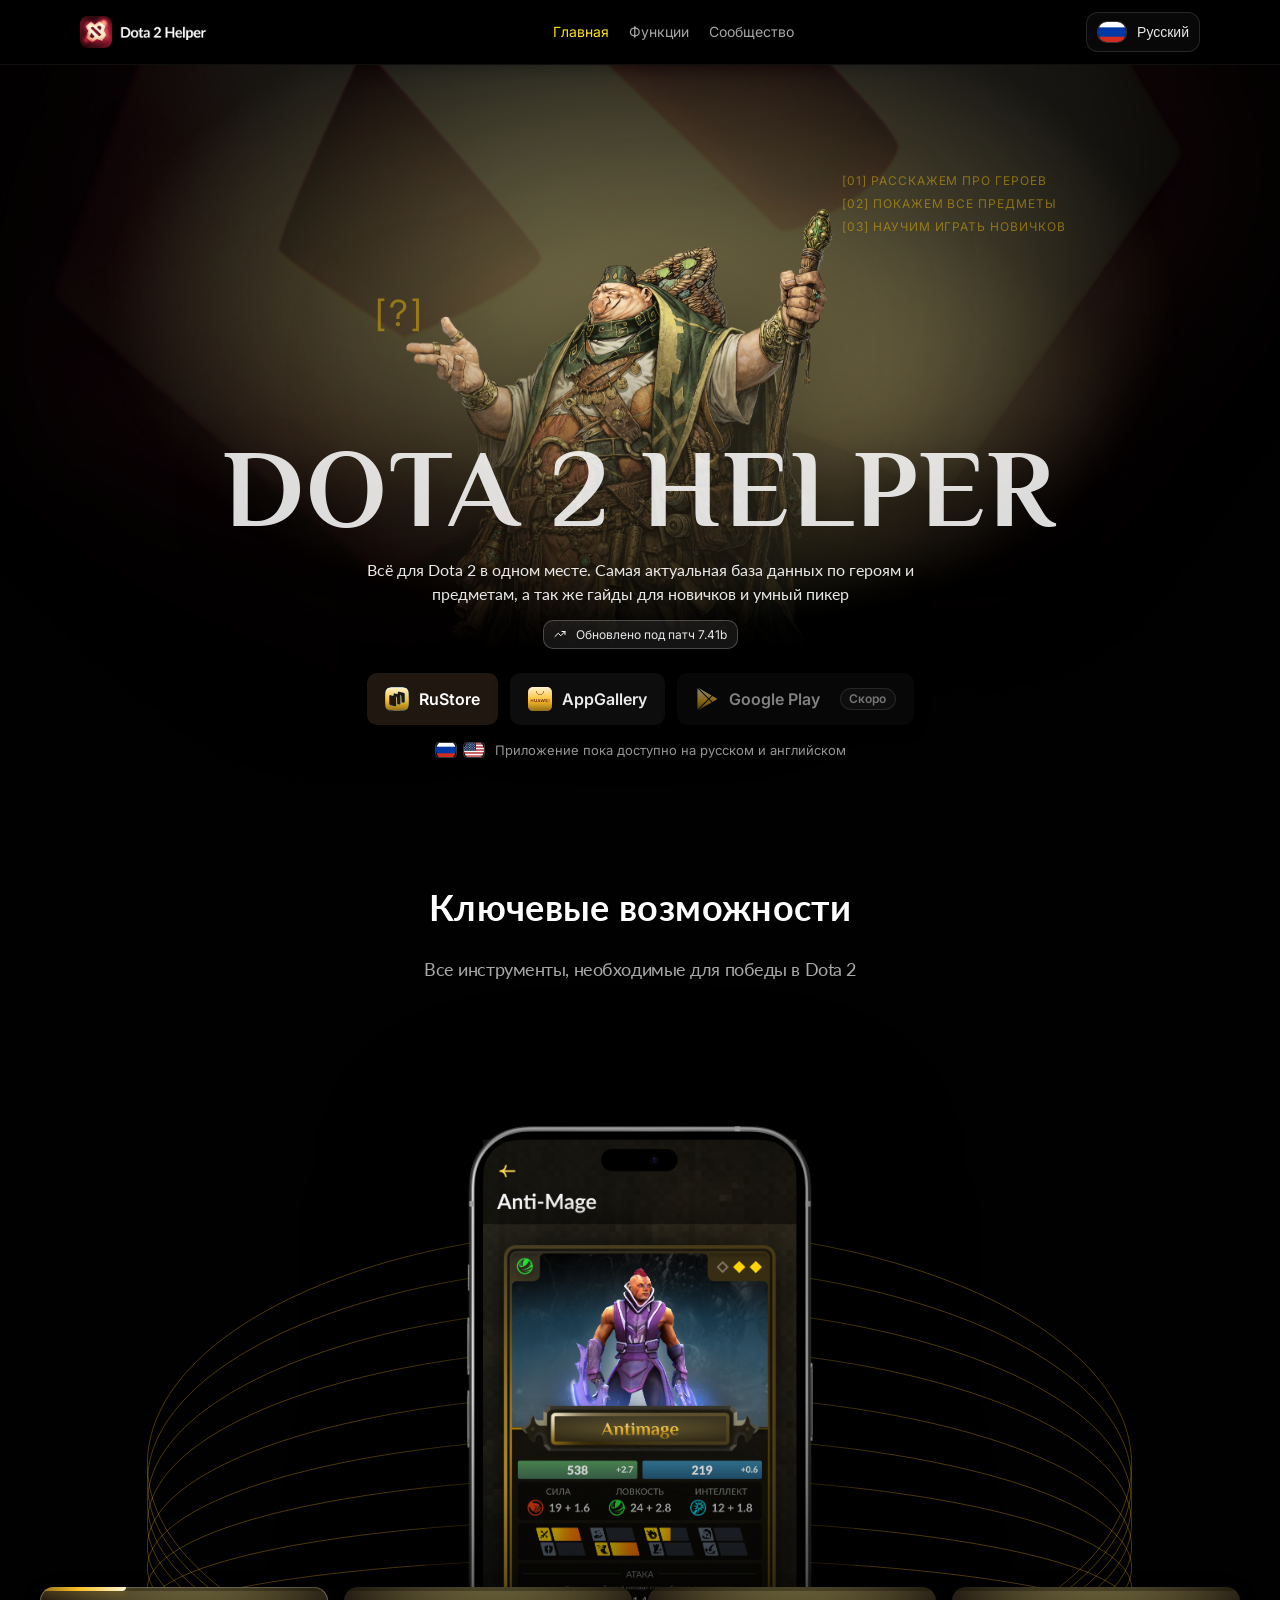
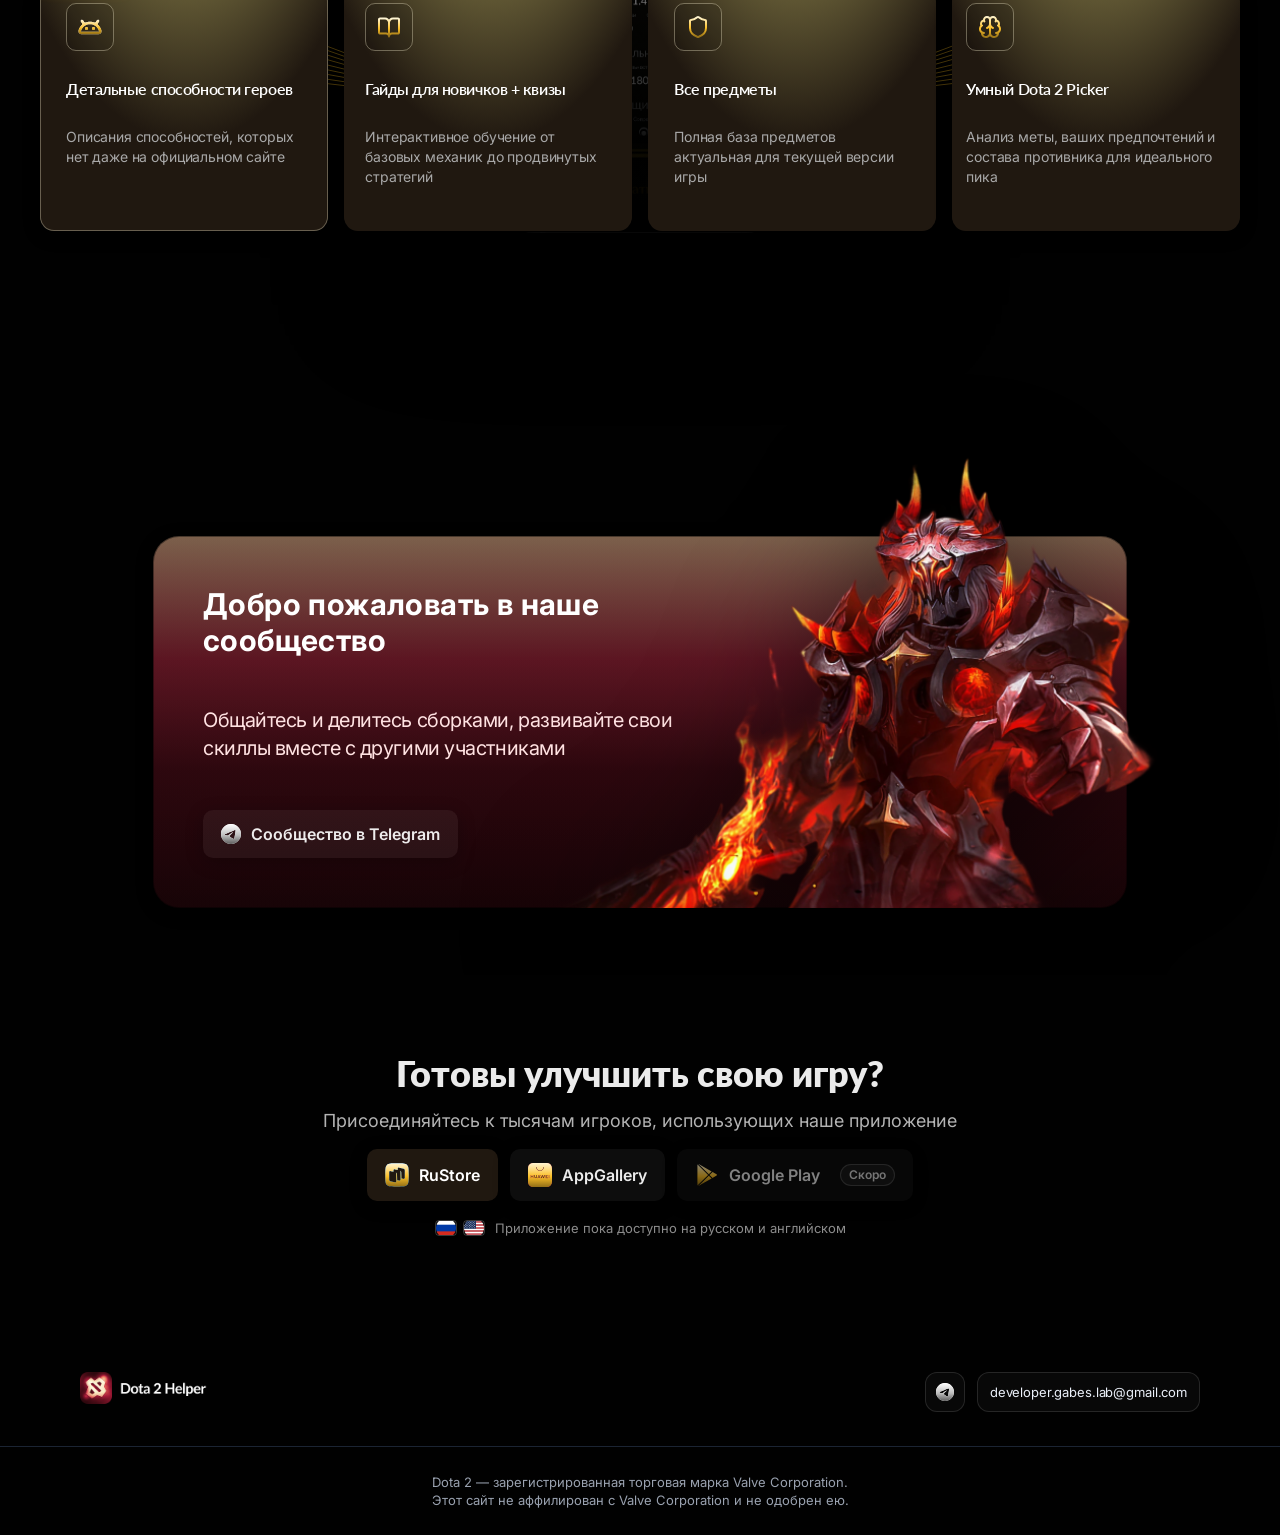
==== commit 741dfd87: "правка небольшая" ====
--- a/index.html
+++ b/index.html
@@ -2,16 +2,6 @@
 <html lang="ru">
 
 <head>
-
-    <!-- Google tag (gtag.js) -->
-    <script async src="https://www.googletagmanager.com/gtag/js?id=G-1WJECVHDM5"></script>
-    <script>
-        window.dataLayer = window.dataLayer || [];
-        function gtag() { dataLayer.push(arguments); }
-        gtag('js', new Date());
-        gtag('config', 'G-1WJECVHDM5', { anonymize_ip: true });
-    </script>
-
     <link rel="icon" href="./assets/favicon.ico" type="image/x-icon">
     <meta charset="UTF-8" />
     <meta name="viewport" content="width=device-width, initial-scale=1" />
@@ -24,6 +14,14 @@
         href="https://fonts.googleapis.com/css2?family=Inter:wght@400;500;600;700&family=Lato:wght@400;700&family=Philosopher:wght@700&display=swap"
         rel="stylesheet" />
     <link rel="stylesheet" href="./styles.css" />
+    <!-- Google tag (gtag.js) -->
+    <script async src="https://www.googletagmanager.com/gtag/js?id=G-1WJECVHDM5"></script>
+    <script>
+        window.dataLayer = window.dataLayer || [];
+        function gtag() { dataLayer.push(arguments); }
+        gtag('js', new Date());
+        gtag('config', 'G-1WJECVHDM5', { anonymize_ip: true });
+    </script>
 </head>
 
 <body>
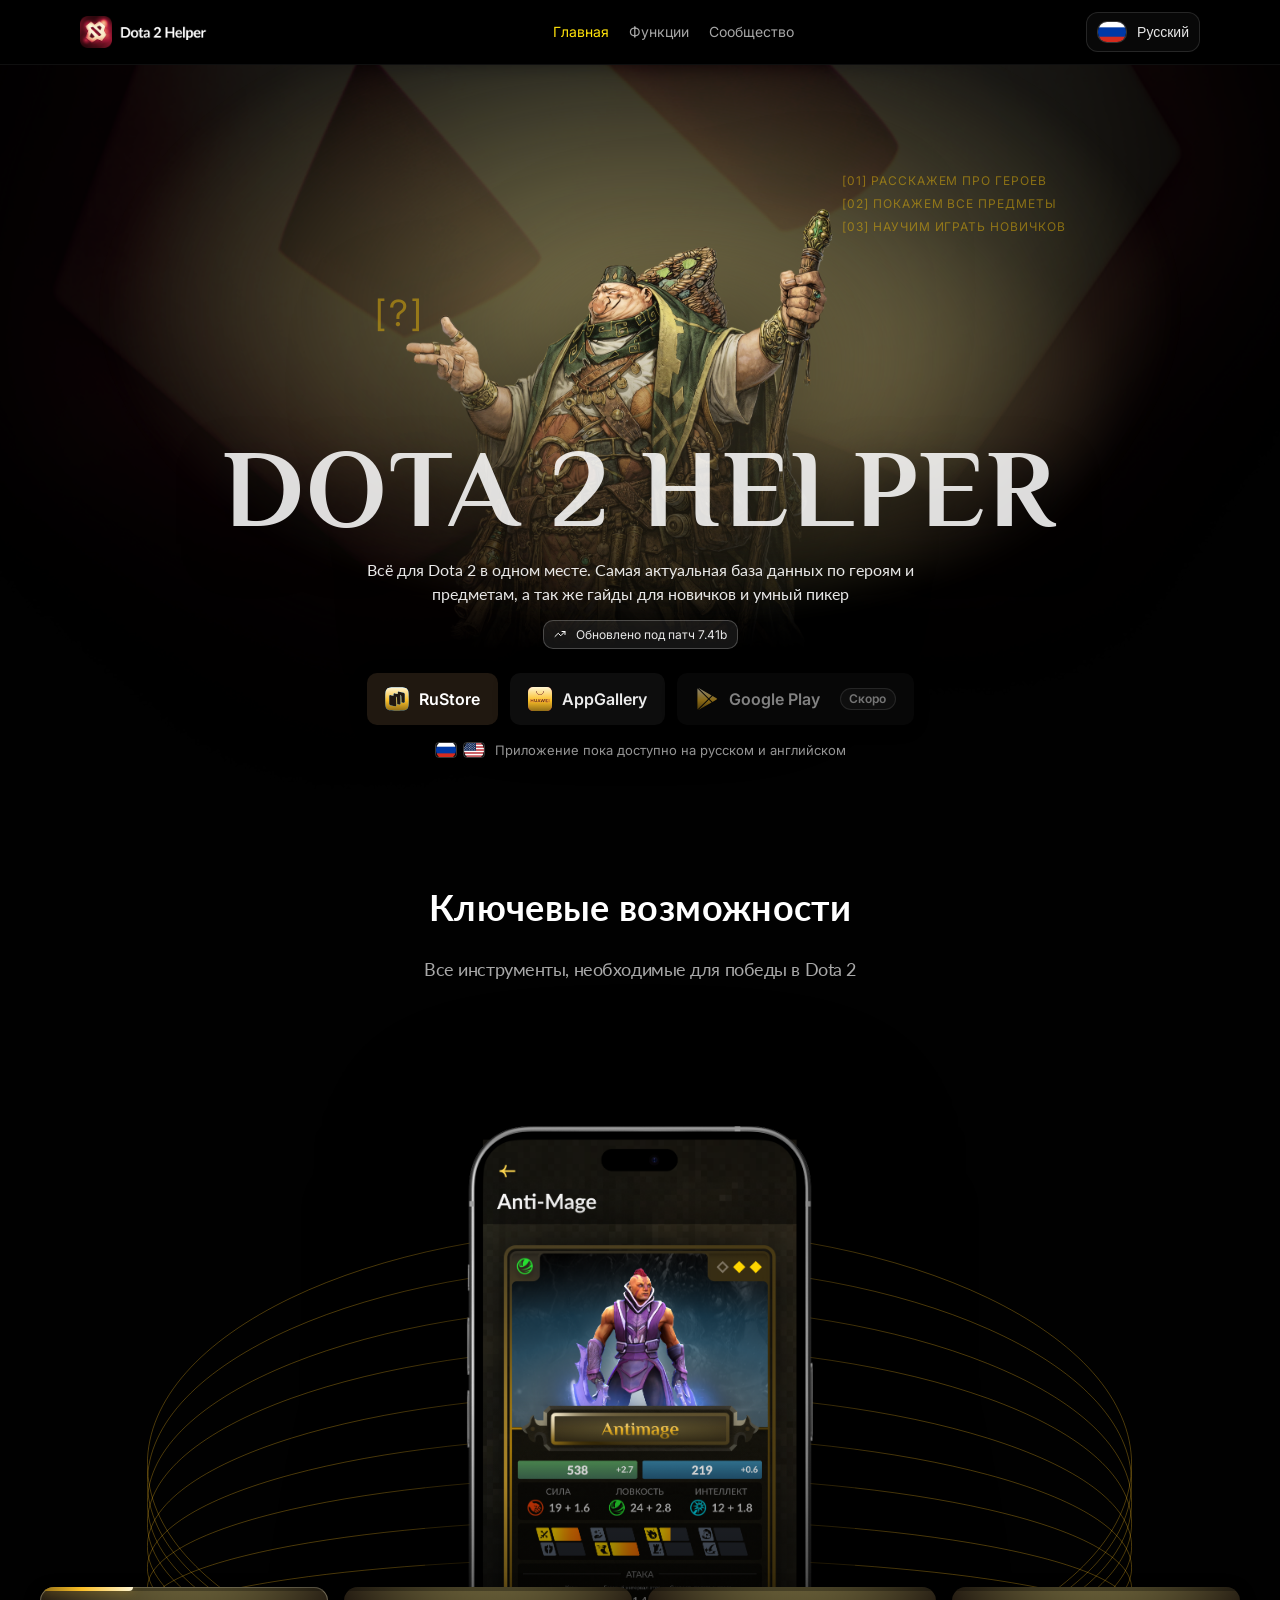
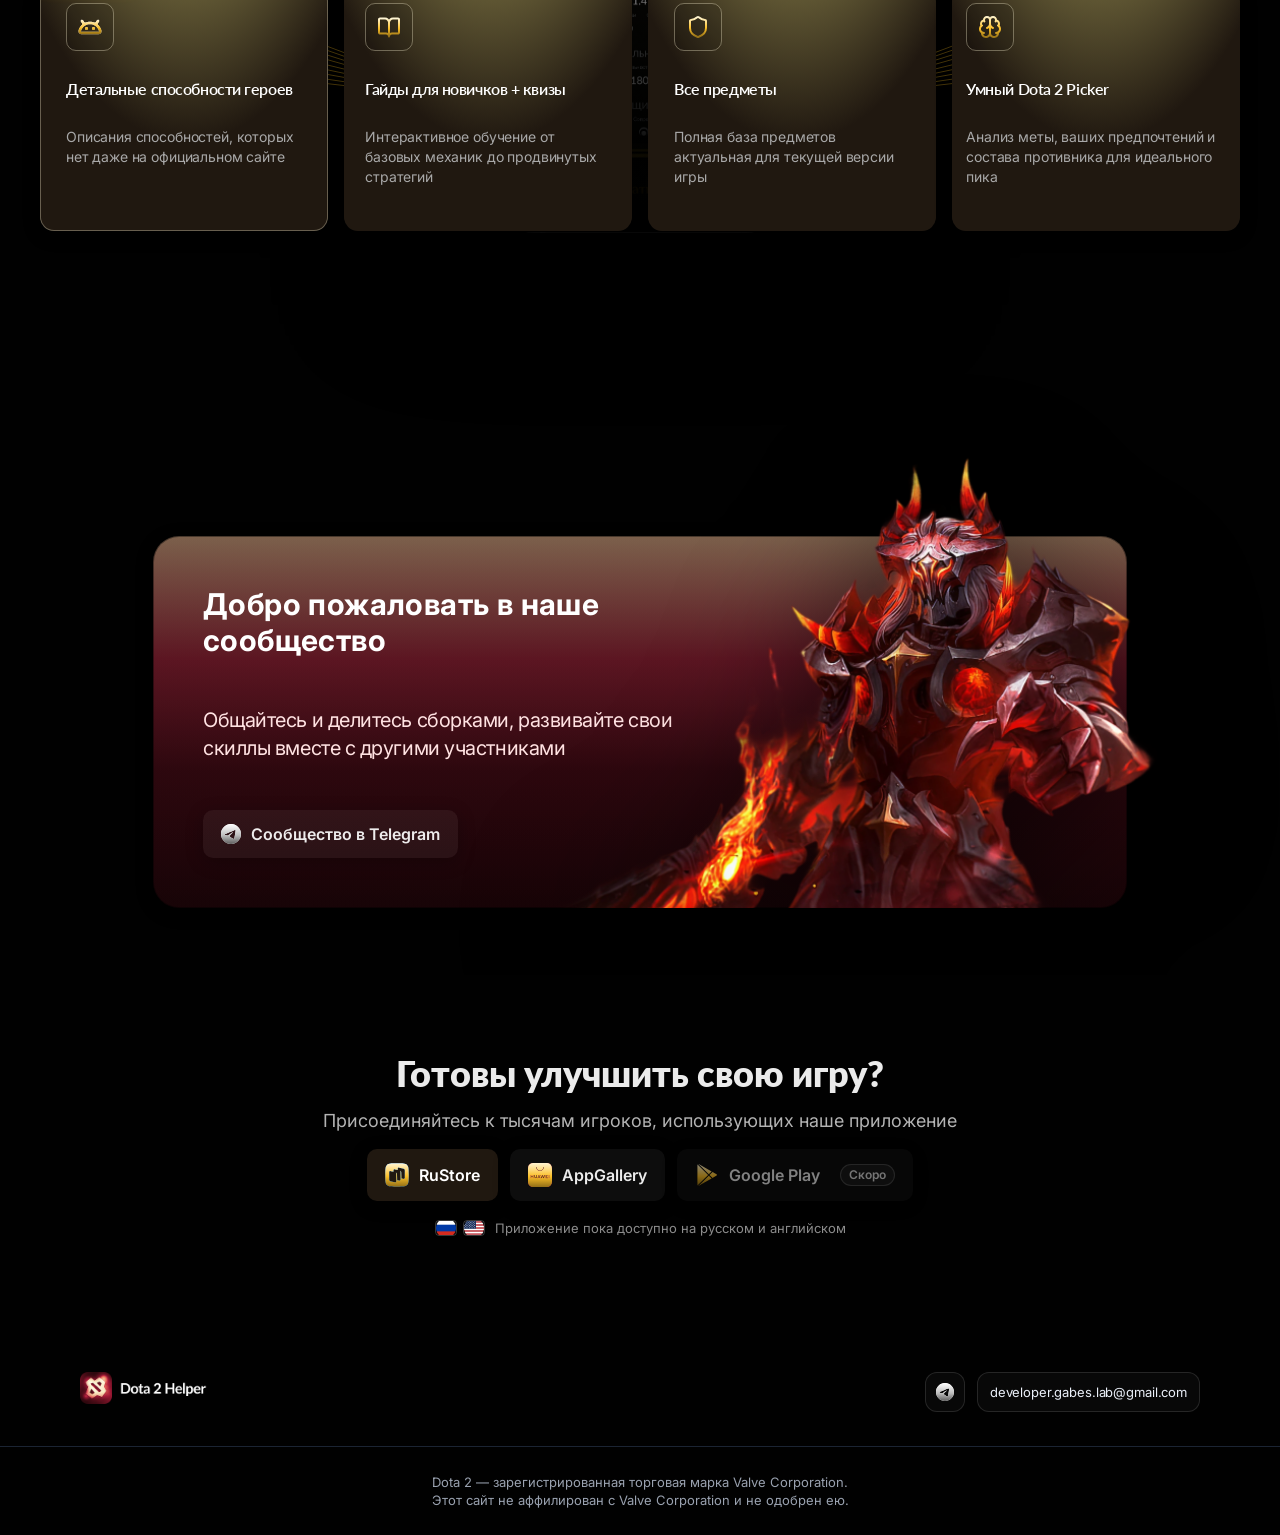
==== commit e1f9dc12: "feat: track key UI events in analytics Track outbound clicks (stores, Telegram) and contact clicks, " ====
--- a/index.html
+++ b/index.html
@@ -251,11 +251,13 @@
 
                     <div class="hero__actions hero__actions--center">
                         <div class="store-actions">
-                            <a class="btn btn--primary btn--lg" href="https://www.rustore.ru/catalog/app/my.company">
+                            <a class="btn btn--primary btn--lg" href="https://www.rustore.ru/catalog/app/my.company"
+                                data-analytics="rustore">
                                 <img class="btn__icon" src="./assets/icon-RuStore.svg" alt="" width="24" height="24" />
                                 <span data-i18n="btn_rustore">RuStore</span>
                             </a>
-                            <a class="btn btn--ghost btn--lg" href="https://appgallery.huawei.com/app/C117315315">
+                            <a class="btn btn--ghost btn--lg" href="https://appgallery.huawei.com/app/C117315315"
+                                data-analytics="appgallery">
                                 <img class="btn__icon" src="./assets/icon-huawei.svg" alt="" width="24" height="24" />
                                 <span data-i18n="btn_appgallery">AppGallery</span>
                             </a>
@@ -372,6 +374,7 @@
                             Общайтесь и делитесь сборками, развивайте свои скиллы вместе с другими участниками
                         </p>
                         <a class="btn btn--ghost btn--lg btn--community" href="https://t.me/+vQkVBwDjHRA0YzJi"
+                            data-analytics="telegram_community"
                             data-i18n-aria="community_btn_aria" aria-label="Открыть Telegram сообщество">
                             <img src="./assets/tg-icon2.svg" alt="" width="20" height="20" />
                             <span data-i18n="community_btn">Сообщество в Telegram</span>
@@ -397,11 +400,13 @@
                     <p class="cta__text" data-i18n="cta_text">Присоединяйтесь к тысячам игроков, использующих наше
                         приложение</p>
                     <div class="store-actions store-actions--cta">
-                        <a class="btn btn--primary btn--lg" href="https://www.rustore.ru/catalog/app/my.company">
+                        <a class="btn btn--primary btn--lg" href="https://www.rustore.ru/catalog/app/my.company"
+                            data-analytics="rustore">
                             <img class="btn__icon" src="./assets/icon-RuStore.svg" alt="" width="24" height="24" />
                             <span data-i18n="btn_rustore">RuStore</span>
                         </a>
-                        <a class="btn btn--ghost btn--lg" href="https://appgallery.huawei.com/app/C117315315">
+                        <a class="btn btn--ghost btn--lg" href="https://appgallery.huawei.com/app/C117315315"
+                            data-analytics="appgallery">
                             <img class="btn__icon" src="./assets/icon-huawei.svg" alt="" width="24" height="24" />
                             <span data-i18n="btn_appgallery">AppGallery</span>
                         </a>
@@ -431,11 +436,13 @@
 
                 <div class="footer-top__right">
                     <div class="social" data-i18n-aria="social_aria" aria-label="Контакты">
-                        <a class="social__link" href="https://t.me/+vQkVBwDjHRA0YzJi" data-i18n-aria="social_telegram"
+                        <a class="social__link" href="https://t.me/+vQkVBwDjHRA0YzJi" data-analytics="telegram_footer"
+                            data-i18n-aria="social_telegram"
                             aria-label="Telegram">
                             <img src="./assets/tg-icon.svg" alt="" width="20" height="20" />
                         </a>
                         <a class="social__link social__link--email" href="mailto:developer.gabes.lab@gmail.com"
+                            data-analytics="email_footer"
                             data-i18n-aria="social_email" aria-label="Email">
                             developer.gabes.lab@gmail.com
                         </a>
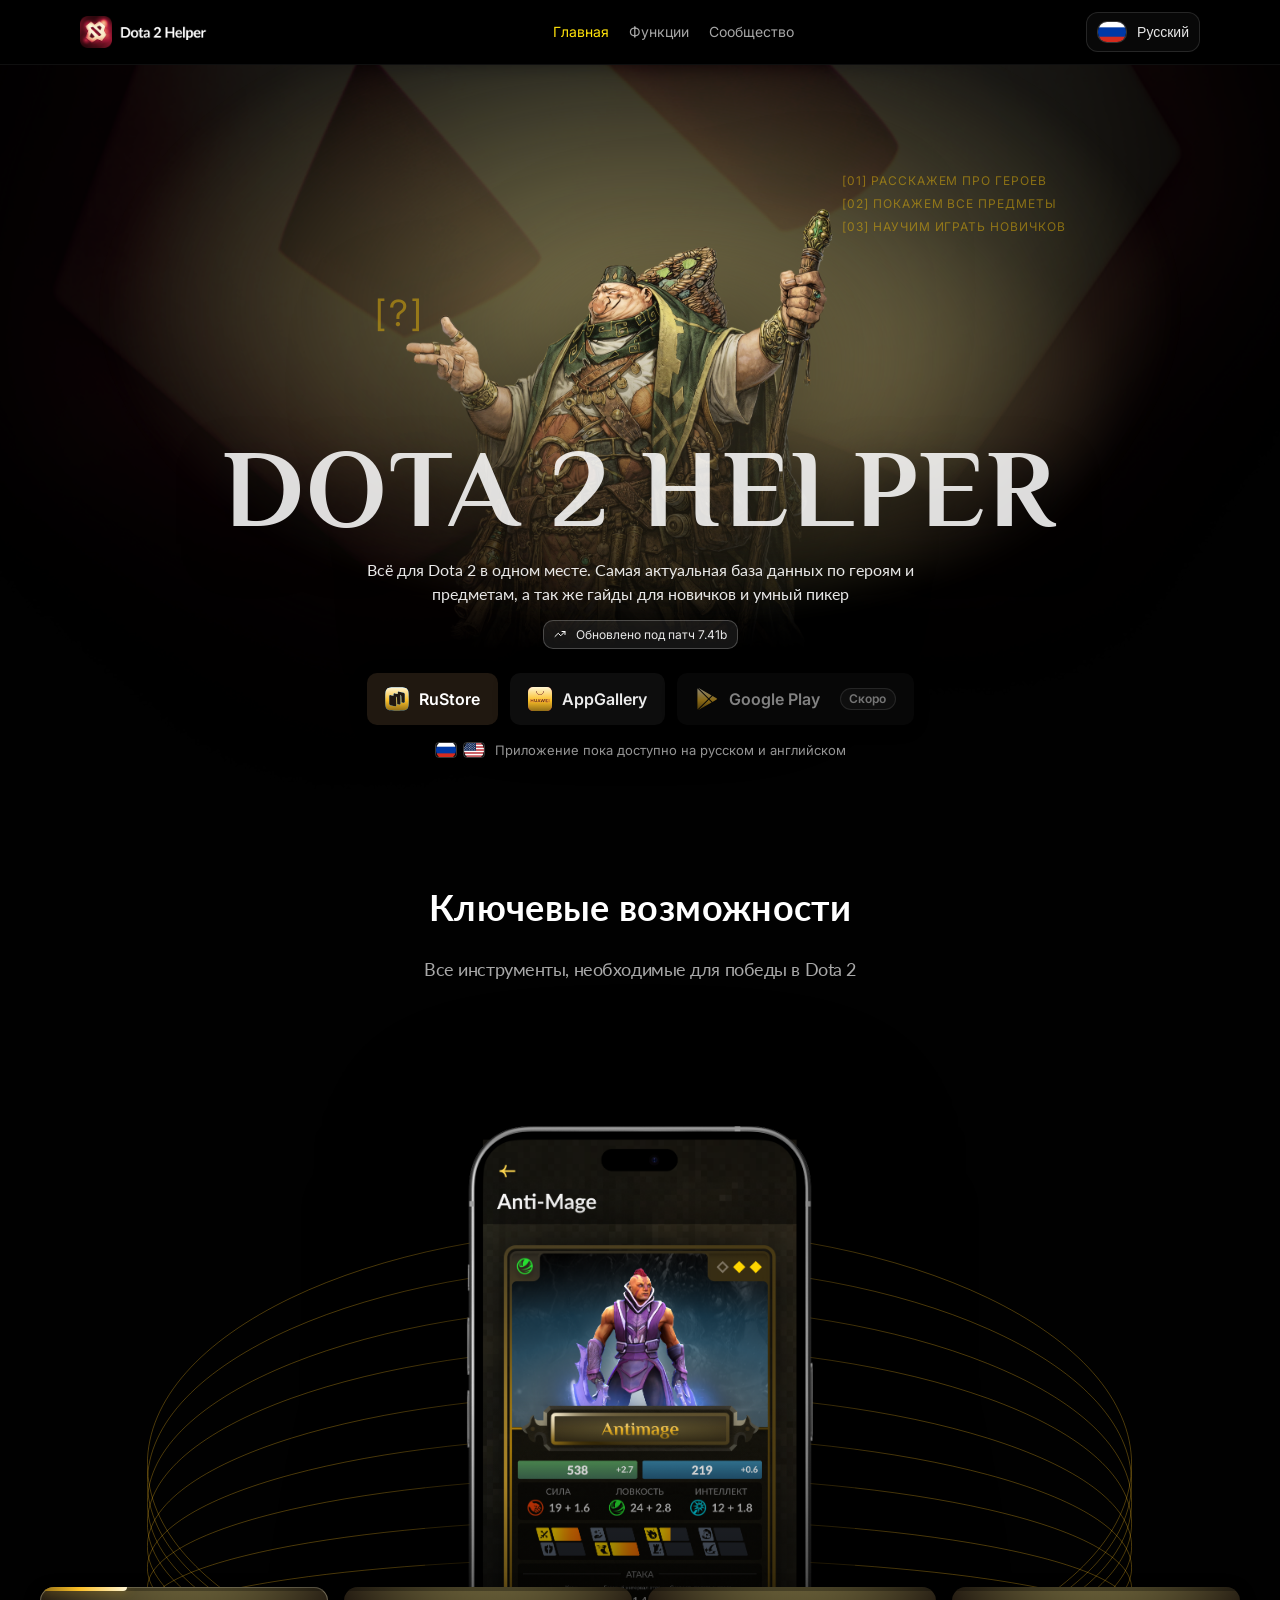
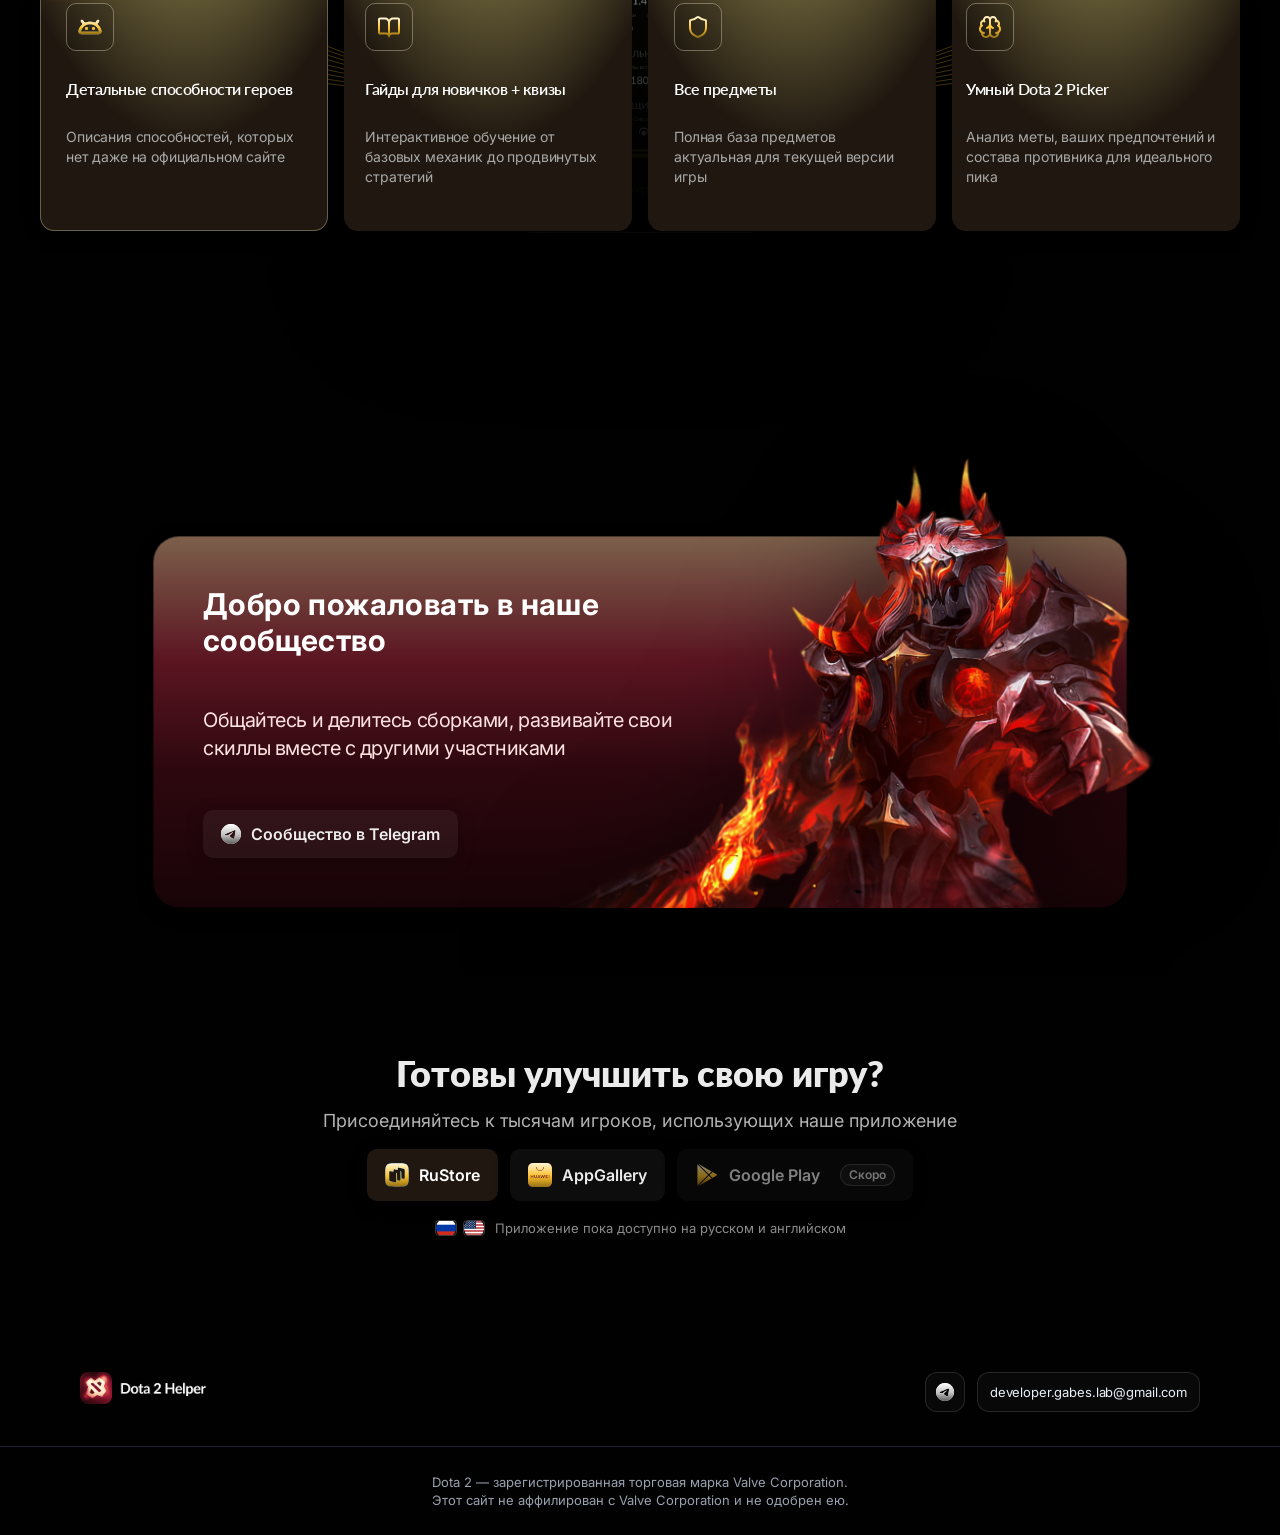
==== commit 58f49d9d: "feat: add toggleable Google Play store link with CSS utility classes" ====
--- a/index.html
+++ b/index.html
@@ -250,7 +250,7 @@
                     </div>
 
                     <div class="hero__actions hero__actions--center">
-                        <div class="store-actions">
+                        <div class="store-actions" data-gp-active="false">
                             <a class="btn btn--primary btn--lg" href="https://www.rustore.ru/catalog/app/my.company"
                                 data-analytics="rustore">
                                 <img class="btn__icon" src="./assets/icon-RuStore.svg" alt="" width="24" height="24" />
@@ -261,11 +261,16 @@
                                 <img class="btn__icon" src="./assets/icon-huawei.svg" alt="" width="24" height="24" />
                                 <span data-i18n="btn_appgallery">AppGallery</span>
                             </a>
-                            <a class="btn btn--ghost btn--lg btn--disabled" href="#" aria-disabled="true" tabindex="-1">
-                                <img class="btn__icon" src="./assets/icons-googleplay.svg" alt="" width="24"
-                                    height="24" />
+                            
+                            <!-- Google Play: Change data-gp-active="true" on parent to activate -->
+                            <a class="btn btn--ghost btn--lg btn--disabled gp-soon" href="#" aria-disabled="true" tabindex="-1">
+                                <img class="btn__icon" src="./assets/icons-googleplay.svg" alt="" width="24" height="24" />
                                 <span data-i18n="btn_google_play">Google Play</span>
                                 <span class="btn__badge" data-i18n="soon_badge">Скоро</span>
+                            </a>
+                            <a class="btn btn--ghost btn--lg gp-active" href="https://play.google.com/store/apps/details?id=com.alexter.dota2helper" target="_blank" data-analytics="google_play">
+                                <img class="btn__icon" src="./assets/icons-googleplay.svg" alt="" width="24" height="24" />
+                                <span data-i18n="btn_google_play">Google Play</span>
                             </a>
                         </div>
                     </div>
@@ -399,7 +404,7 @@
                     <h2 class="cta__title" data-i18n="cta_title">Готовы улучшить свою игру?</h2>
                     <p class="cta__text" data-i18n="cta_text">Присоединяйтесь к тысячам игроков, использующих наше
                         приложение</p>
-                    <div class="store-actions store-actions--cta">
+                    <div class="store-actions store-actions--cta" data-gp-active="false">
                         <a class="btn btn--primary btn--lg" href="https://www.rustore.ru/catalog/app/my.company"
                             data-analytics="rustore">
                             <img class="btn__icon" src="./assets/icon-RuStore.svg" alt="" width="24" height="24" />
@@ -410,10 +415,16 @@
                             <img class="btn__icon" src="./assets/icon-huawei.svg" alt="" width="24" height="24" />
                             <span data-i18n="btn_appgallery">AppGallery</span>
                         </a>
-                        <a class="btn btn--ghost btn--lg btn--disabled" href="#" aria-disabled="true" tabindex="-1">
+                        
+                        <!-- Google Play: Change data-gp-active="true" on parent to activate -->
+                        <a class="btn btn--ghost btn--lg btn--disabled gp-soon" href="#" aria-disabled="true" tabindex="-1">
                             <img class="btn__icon" src="./assets/icons-googleplay.svg" alt="" width="24" height="24" />
                             <span data-i18n="btn_google_play">Google Play</span>
                             <span class="btn__badge" data-i18n="soon_badge">Скоро</span>
+                        </a>
+                        <a class="btn btn--ghost btn--lg gp-active" href="https://play.google.com/store/apps/details?id=com.alexter.dota2helper" target="_blank" data-analytics="google_play">
+                            <img class="btn__icon" src="./assets/icons-googleplay.svg" alt="" width="24" height="24" />
+                            <span data-i18n="btn_google_play">Google Play</span>
                         </a>
                     </div>
                     <p class="app-lang-notice app-lang-notice--cta">
--- a/styles.css
+++ b/styles.css
@@ -313,6 +313,15 @@
 
 .store-actions--cta {
   justify-content: center;
+}
+
+/* Google Play Toggle Utility */
+[data-gp-active="false"] .gp-active {
+  display: none !important;
+}
+
+[data-gp-active="true"] .gp-soon {
+  display: none !important;
 }
 
 /* Language dropdown */
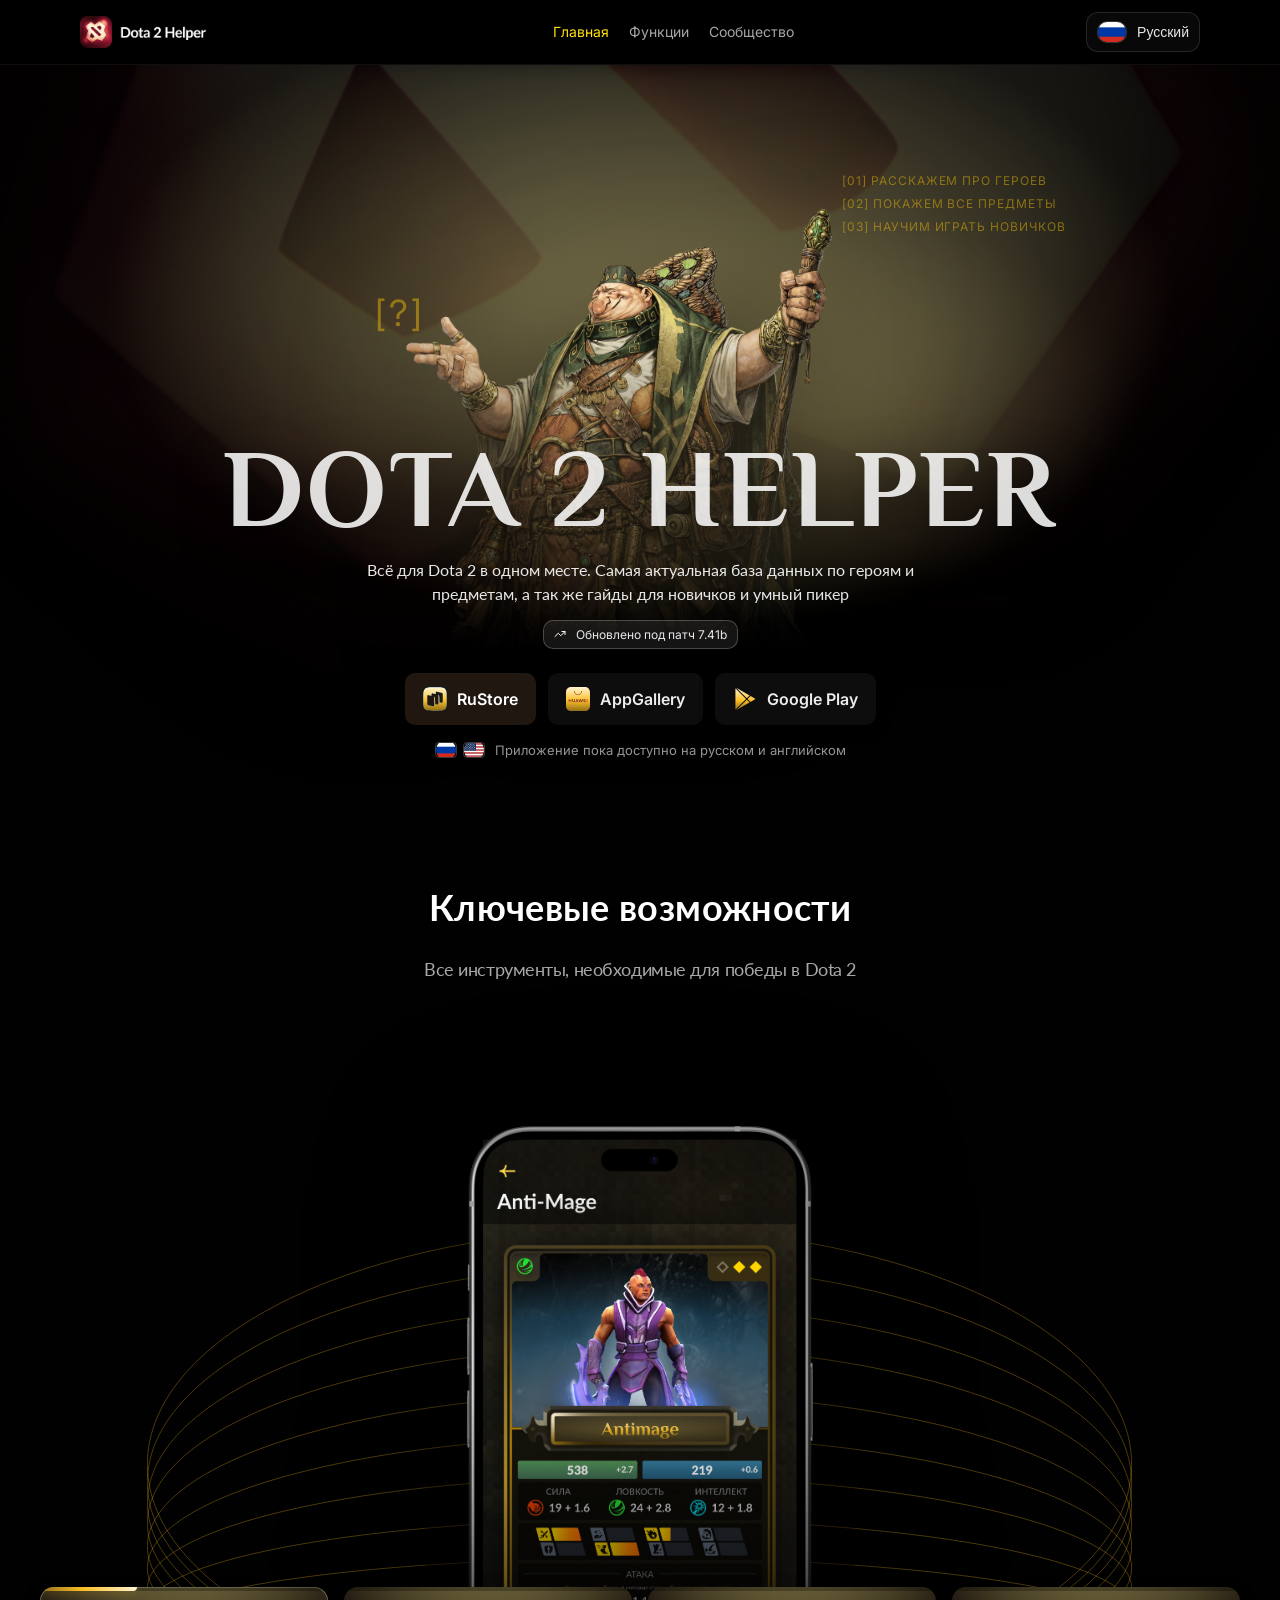
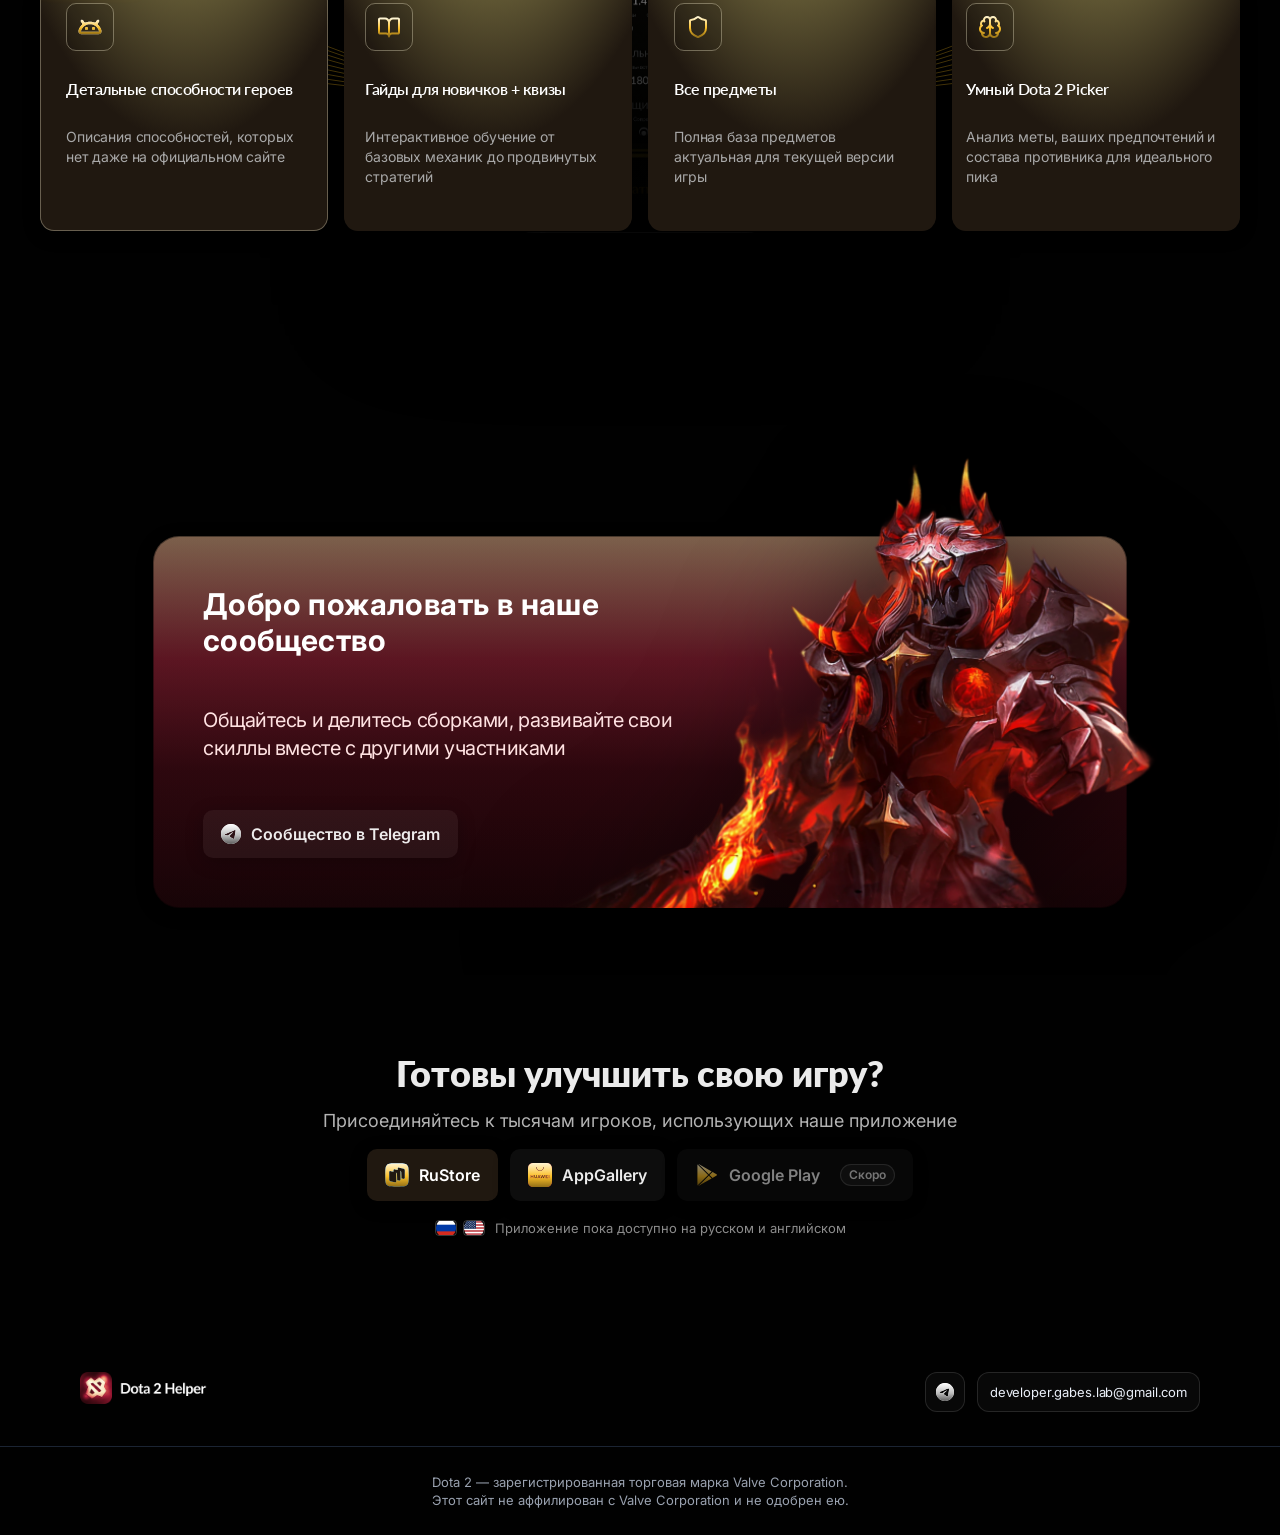
==== commit 03cf8933: "feat: enable Google Play store visibility in landing page header and footer" ====
--- a/index.html
+++ b/index.html
@@ -250,7 +250,7 @@
                     </div>
 
                     <div class="hero__actions hero__actions--center">
-                        <div class="store-actions" data-gp-active="false">
+                        <div class="store-actions" data-gp-active="true">
                             <a class="btn btn--primary btn--lg" href="https://www.rustore.ru/catalog/app/my.company"
                                 data-analytics="rustore">
                                 <img class="btn__icon" src="./assets/icon-RuStore.svg" alt="" width="24" height="24" />
@@ -261,15 +261,20 @@
                                 <img class="btn__icon" src="./assets/icon-huawei.svg" alt="" width="24" height="24" />
                                 <span data-i18n="btn_appgallery">AppGallery</span>
                             </a>
-                            
+
                             <!-- Google Play: Change data-gp-active="true" on parent to activate -->
-                            <a class="btn btn--ghost btn--lg btn--disabled gp-soon" href="#" aria-disabled="true" tabindex="-1">
-                                <img class="btn__icon" src="./assets/icons-googleplay.svg" alt="" width="24" height="24" />
+                            <a class="btn btn--ghost btn--lg btn--disabled gp-soon" href="#" aria-disabled="true"
+                                tabindex="-1">
+                                <img class="btn__icon" src="./assets/icons-googleplay.svg" alt="" width="24"
+                                    height="24" />
                                 <span data-i18n="btn_google_play">Google Play</span>
                                 <span class="btn__badge" data-i18n="soon_badge">Скоро</span>
                             </a>
-                            <a class="btn btn--ghost btn--lg gp-active" href="https://play.google.com/store/apps/details?id=com.alexter.dota2helper" target="_blank" data-analytics="google_play">
-                                <img class="btn__icon" src="./assets/icons-googleplay.svg" alt="" width="24" height="24" />
+                            <a class="btn btn--ghost btn--lg gp-active"
+                                href="https://play.google.com/store/apps/details?id=com.alexter.dota2helper"
+                                target="_blank" data-analytics="google_play">
+                                <img class="btn__icon" src="./assets/icons-googleplay.svg" alt="" width="24"
+                                    height="24" />
                                 <span data-i18n="btn_google_play">Google Play</span>
                             </a>
                         </div>
@@ -379,8 +384,8 @@
                             Общайтесь и делитесь сборками, развивайте свои скиллы вместе с другими участниками
                         </p>
                         <a class="btn btn--ghost btn--lg btn--community" href="https://t.me/+vQkVBwDjHRA0YzJi"
-                            data-analytics="telegram_community"
-                            data-i18n-aria="community_btn_aria" aria-label="Открыть Telegram сообщество">
+                            data-analytics="telegram_community" data-i18n-aria="community_btn_aria"
+                            aria-label="Открыть Telegram сообщество">
                             <img src="./assets/tg-icon2.svg" alt="" width="20" height="20" />
                             <span data-i18n="community_btn">Сообщество в Telegram</span>
                         </a>
@@ -415,14 +420,17 @@
                             <img class="btn__icon" src="./assets/icon-huawei.svg" alt="" width="24" height="24" />
                             <span data-i18n="btn_appgallery">AppGallery</span>
                         </a>
-                        
+
                         <!-- Google Play: Change data-gp-active="true" on parent to activate -->
-                        <a class="btn btn--ghost btn--lg btn--disabled gp-soon" href="#" aria-disabled="true" tabindex="-1">
+                        <a class="btn btn--ghost btn--lg btn--disabled gp-soon" href="#" aria-disabled="true"
+                            tabindex="-1">
                             <img class="btn__icon" src="./assets/icons-googleplay.svg" alt="" width="24" height="24" />
                             <span data-i18n="btn_google_play">Google Play</span>
                             <span class="btn__badge" data-i18n="soon_badge">Скоро</span>
                         </a>
-                        <a class="btn btn--ghost btn--lg gp-active" href="https://play.google.com/store/apps/details?id=com.alexter.dota2helper" target="_blank" data-analytics="google_play">
+                        <a class="btn btn--ghost btn--lg gp-active"
+                            href="https://play.google.com/store/apps/details?id=com.alexter.dota2helper" target="_blank"
+                            data-analytics="google_play">
                             <img class="btn__icon" src="./assets/icons-googleplay.svg" alt="" width="24" height="24" />
                             <span data-i18n="btn_google_play">Google Play</span>
                         </a>
@@ -448,13 +456,11 @@
                 <div class="footer-top__right">
                     <div class="social" data-i18n-aria="social_aria" aria-label="Контакты">
                         <a class="social__link" href="https://t.me/+vQkVBwDjHRA0YzJi" data-analytics="telegram_footer"
-                            data-i18n-aria="social_telegram"
-                            aria-label="Telegram">
+                            data-i18n-aria="social_telegram" aria-label="Telegram">
                             <img src="./assets/tg-icon.svg" alt="" width="20" height="20" />
                         </a>
                         <a class="social__link social__link--email" href="mailto:developer.gabes.lab@gmail.com"
-                            data-analytics="email_footer"
-                            data-i18n-aria="social_email" aria-label="Email">
+                            data-analytics="email_footer" data-i18n-aria="social_email" aria-label="Email">
                             developer.gabes.lab@gmail.com
                         </a>
                     </div>
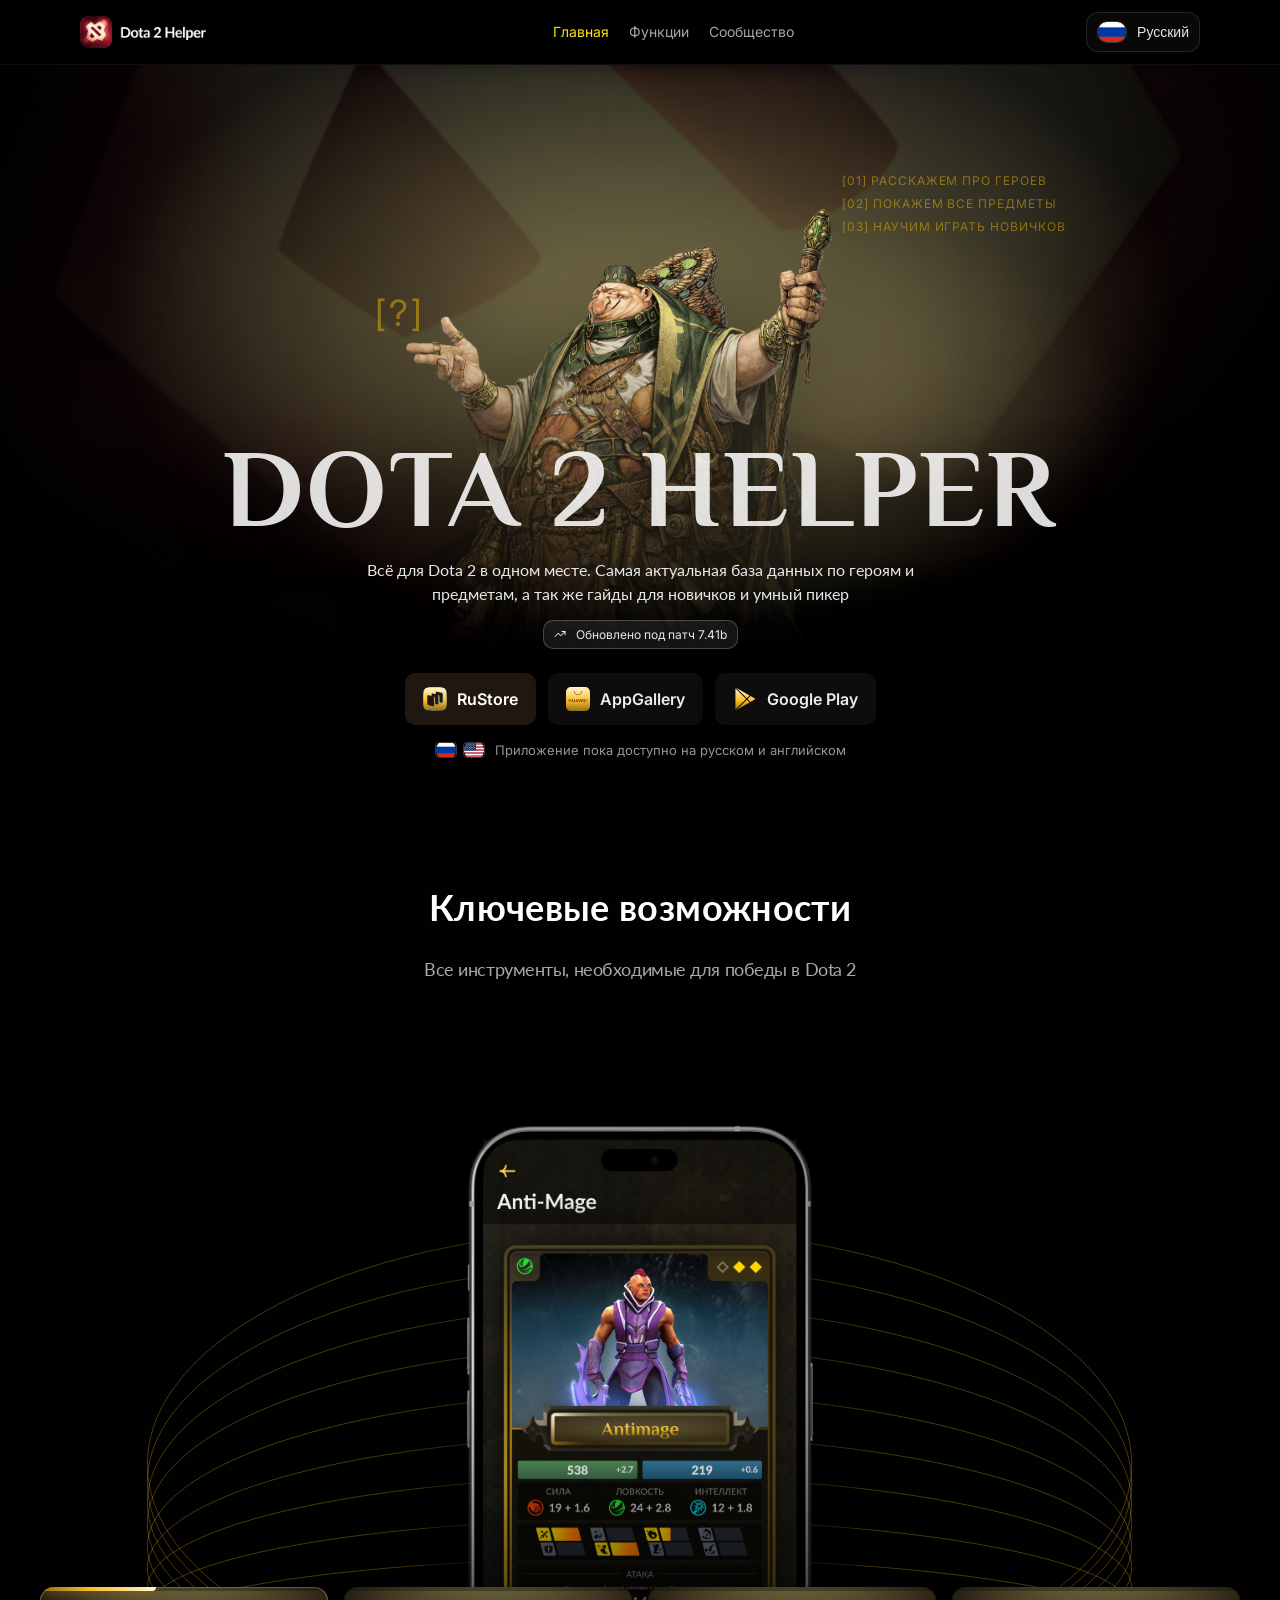
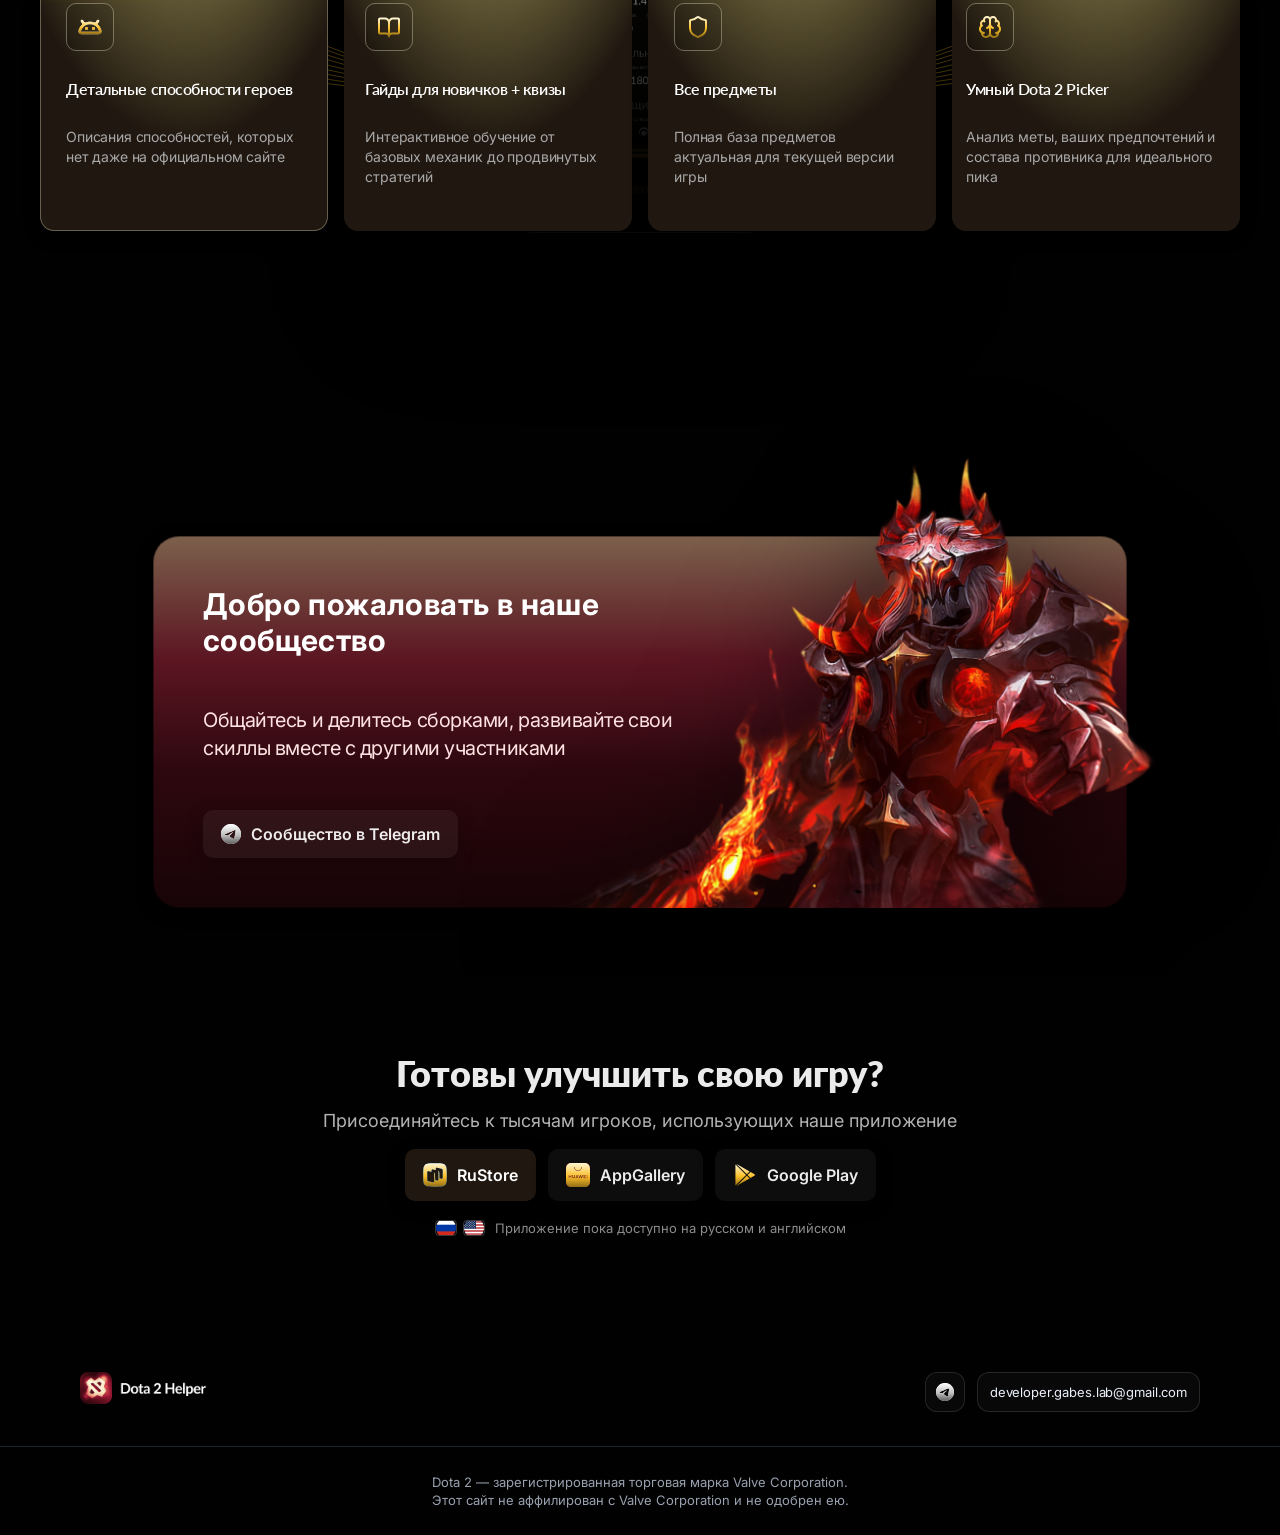
==== commit dab9cec3: "feat: enable RuStore button visibility on landing page CTA" ====
--- a/index.html
+++ b/index.html
@@ -409,7 +409,7 @@
                     <h2 class="cta__title" data-i18n="cta_title">Готовы улучшить свою игру?</h2>
                     <p class="cta__text" data-i18n="cta_text">Присоединяйтесь к тысячам игроков, использующих наше
                         приложение</p>
-                    <div class="store-actions store-actions--cta" data-gp-active="false">
+                    <div class="store-actions store-actions--cta" data-gp-active="true">
                         <a class="btn btn--primary btn--lg" href="https://www.rustore.ru/catalog/app/my.company"
                             data-analytics="rustore">
                             <img class="btn__icon" src="./assets/icon-RuStore.svg" alt="" width="24" height="24" />
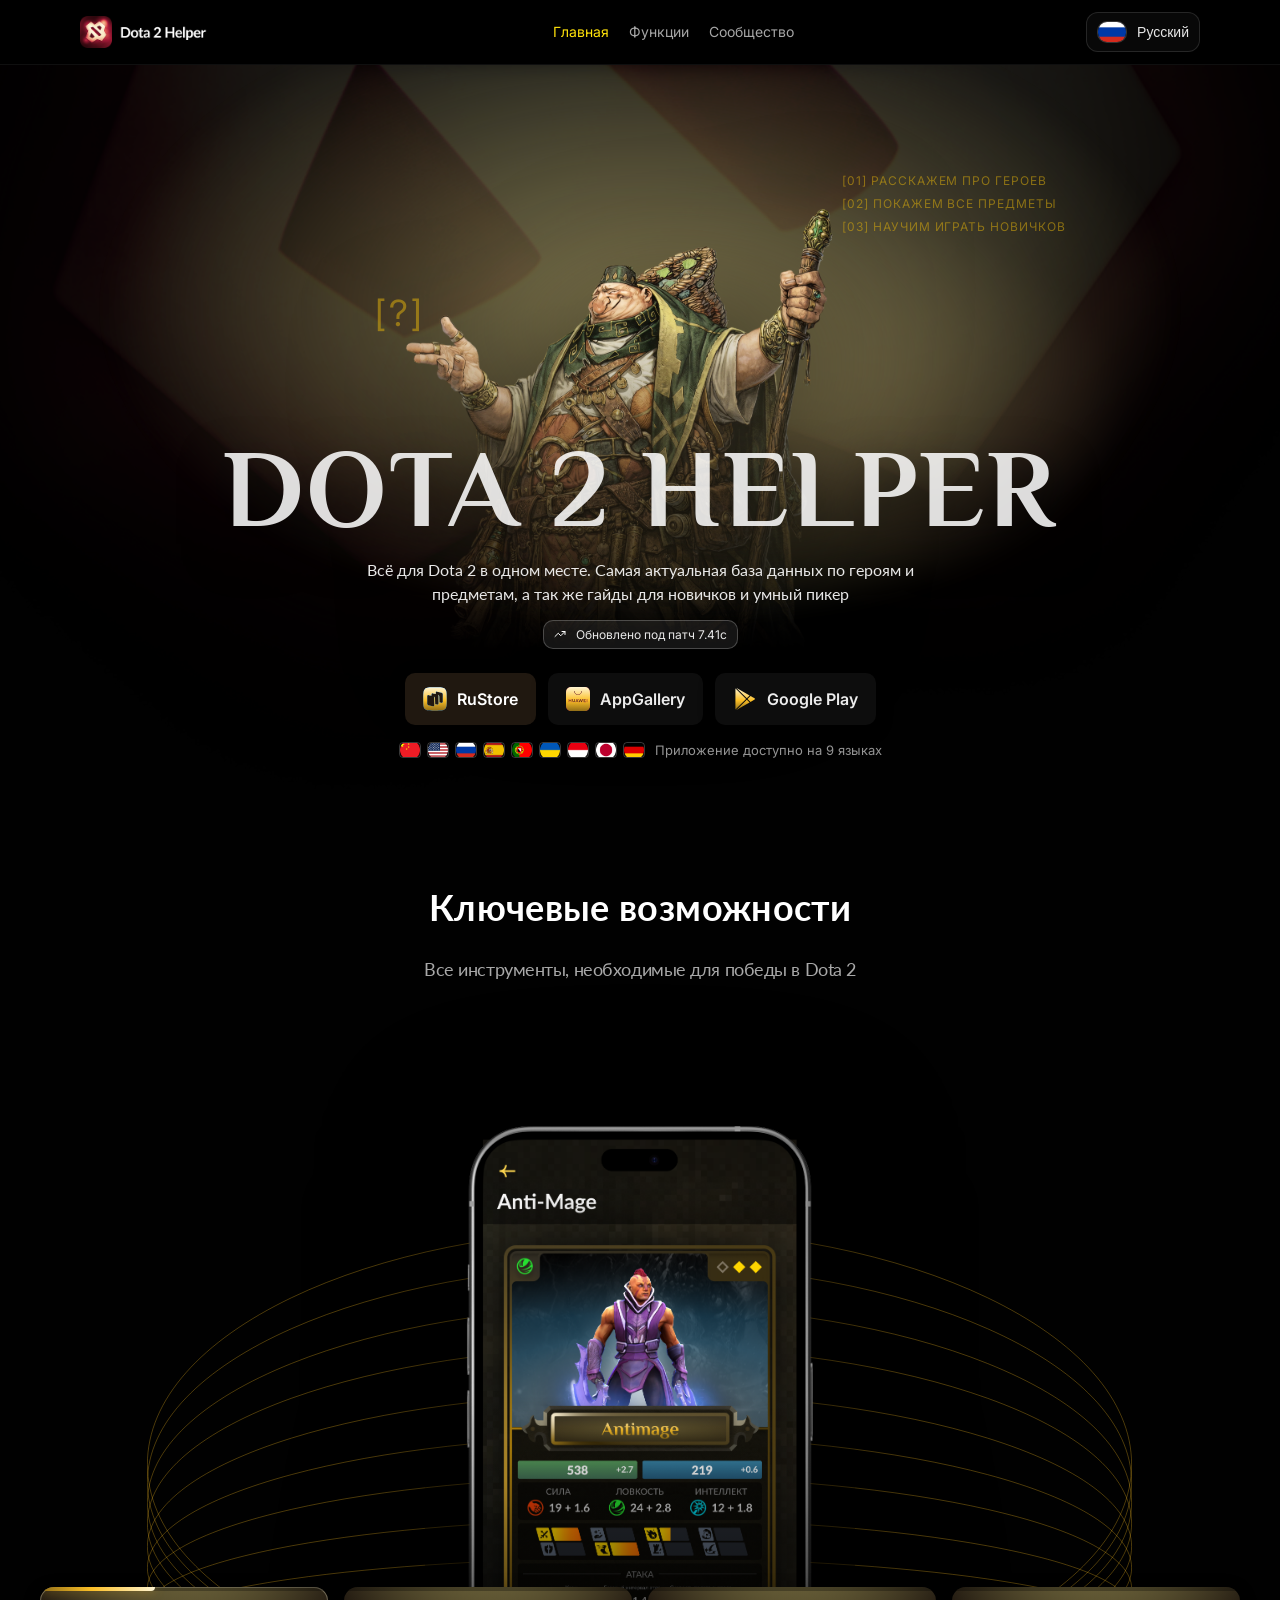
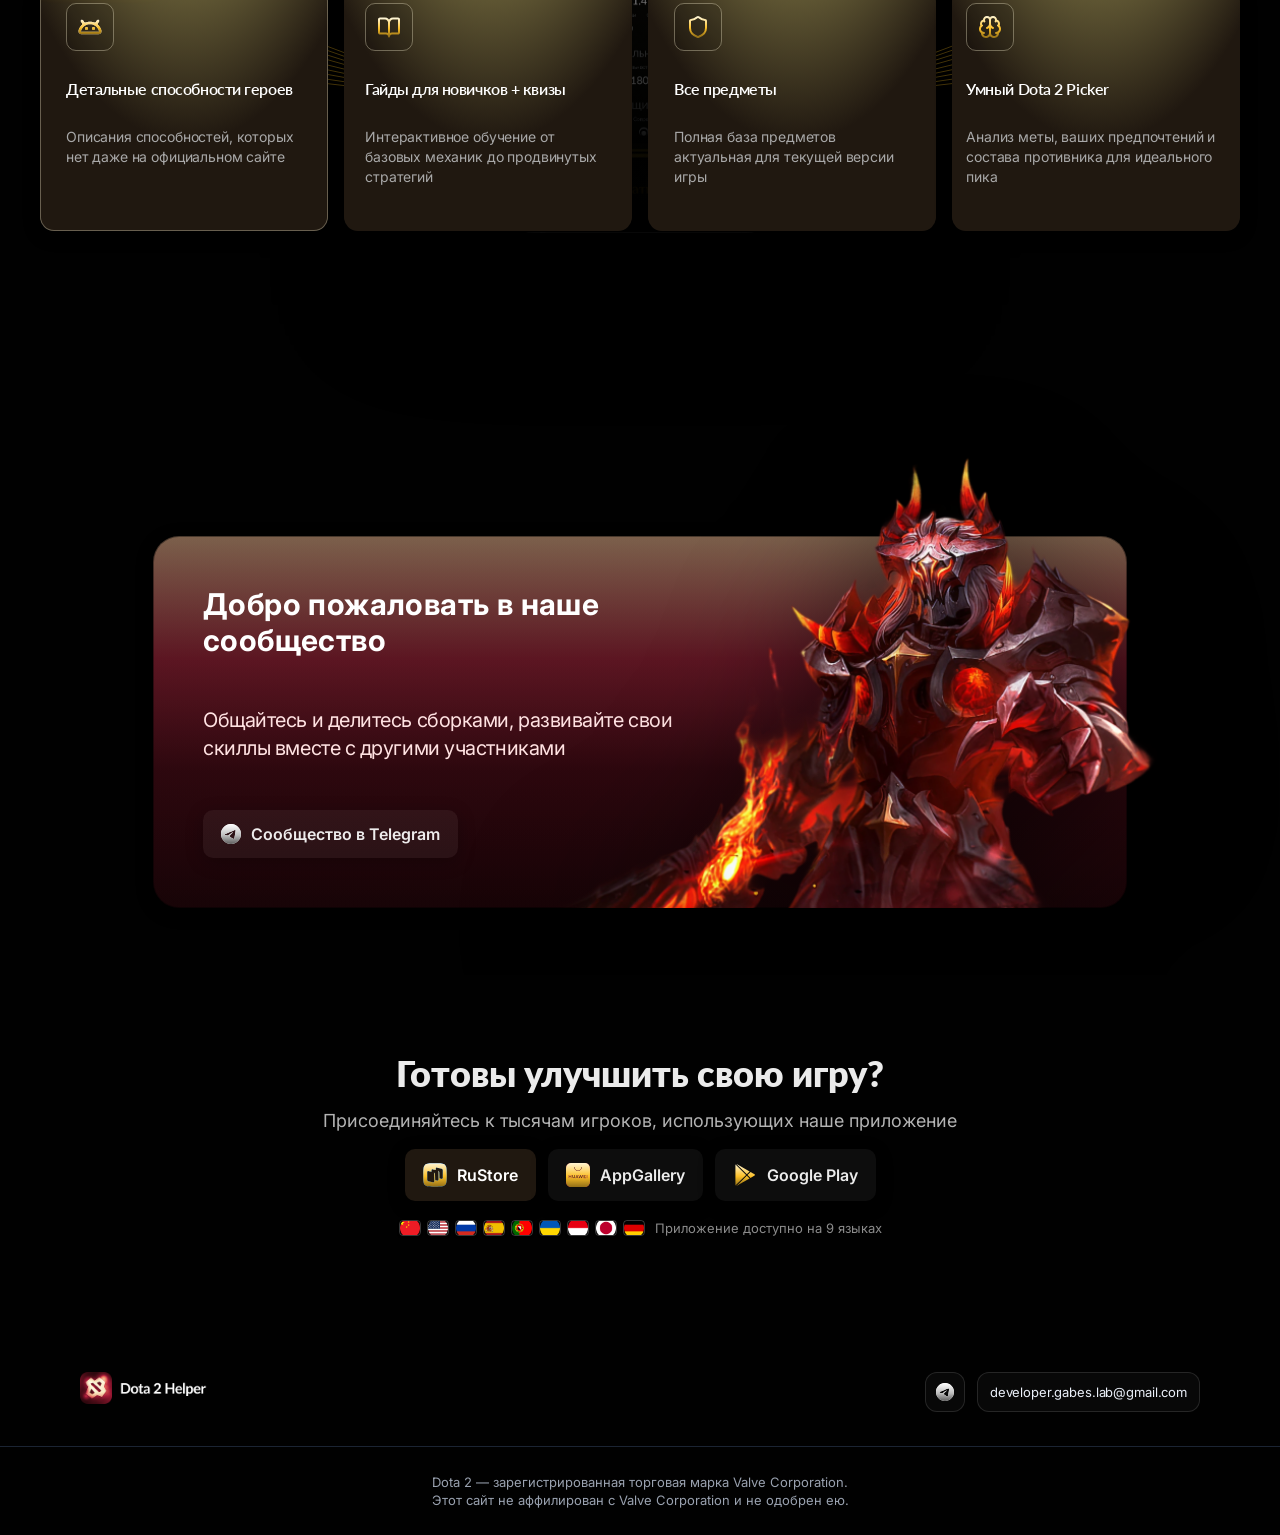
==== commit 2dab0e4b: "feat: update to patch 7.41c and expand application language support to nine languages" ====
--- a/index.html
+++ b/index.html
@@ -246,7 +246,7 @@
                                 <path d="M8 3.5H11V6.5" stroke="white" stroke-linecap="round" stroke-linejoin="round" />
                             </svg>
                         </span>
-                        <span data-i18n="pill_patch">Обновлено под патч 7.41a</span>
+                        <span data-i18n="pill_patch">Обновлено под патч 7.41c</span>
                     </div>
 
                     <div class="hero__actions hero__actions--center">
@@ -281,10 +281,17 @@
                     </div>
                     <p class="app-lang-notice">
                         <span class="app-lang-notice__icons" aria-hidden="true">
+                            <img src="./assets/lg/ch.png" alt="" width="22" height="16" />
+                            <img src="./assets/lg/us.png" alt="" width="22" height="16" />
                             <img src="./assets/lg/ru.png" alt="" width="22" height="16" />
-                            <img src="./assets/lg/us.png" alt="" width="22" height="16" />
+                            <img src="./assets/lg/sp.png" alt="" width="22" height="16" />
+                            <img src="./assets/lg/pt.png" alt="" width="22" height="16" />
+                            <img src="./assets/lg/ukr.png" alt="" width="22" height="16" />
+                            <img src="./assets/lg/ind.png" alt="" width="22" height="16" />
+                            <img src="./assets/lg/jp.png" alt="" width="22" height="16" />
+                            <img src="./assets/lg/gr.png" alt="" width="22" height="16" />
                         </span>
-                        <span data-i18n="app_langs_notice">Приложение пока доступно на русском и английском.</span>
+                        <span data-i18n="app_langs_notice">Приложение доступно на 9 языках.</span>
                     </p>
                 </div>
             </div>
@@ -437,10 +444,17 @@
                     </div>
                     <p class="app-lang-notice app-lang-notice--cta">
                         <span class="app-lang-notice__icons" aria-hidden="true">
+                            <img src="./assets/lg/ch.png" alt="" width="22" height="16" />
+                            <img src="./assets/lg/us.png" alt="" width="22" height="16" />
                             <img src="./assets/lg/ru.png" alt="" width="22" height="16" />
-                            <img src="./assets/lg/us.png" alt="" width="22" height="16" />
+                            <img src="./assets/lg/sp.png" alt="" width="22" height="16" />
+                            <img src="./assets/lg/pt.png" alt="" width="22" height="16" />
+                            <img src="./assets/lg/ukr.png" alt="" width="22" height="16" />
+                            <img src="./assets/lg/ind.png" alt="" width="22" height="16" />
+                            <img src="./assets/lg/jp.png" alt="" width="22" height="16" />
+                            <img src="./assets/lg/gr.png" alt="" width="22" height="16" />
                         </span>
-                        <span data-i18n="app_langs_notice">Приложение пока доступно на русском и английском.</span>
+                        <span data-i18n="app_langs_notice">Приложение доступно на 9 языках.</span>
                     </p>
                 </div>
             </div>
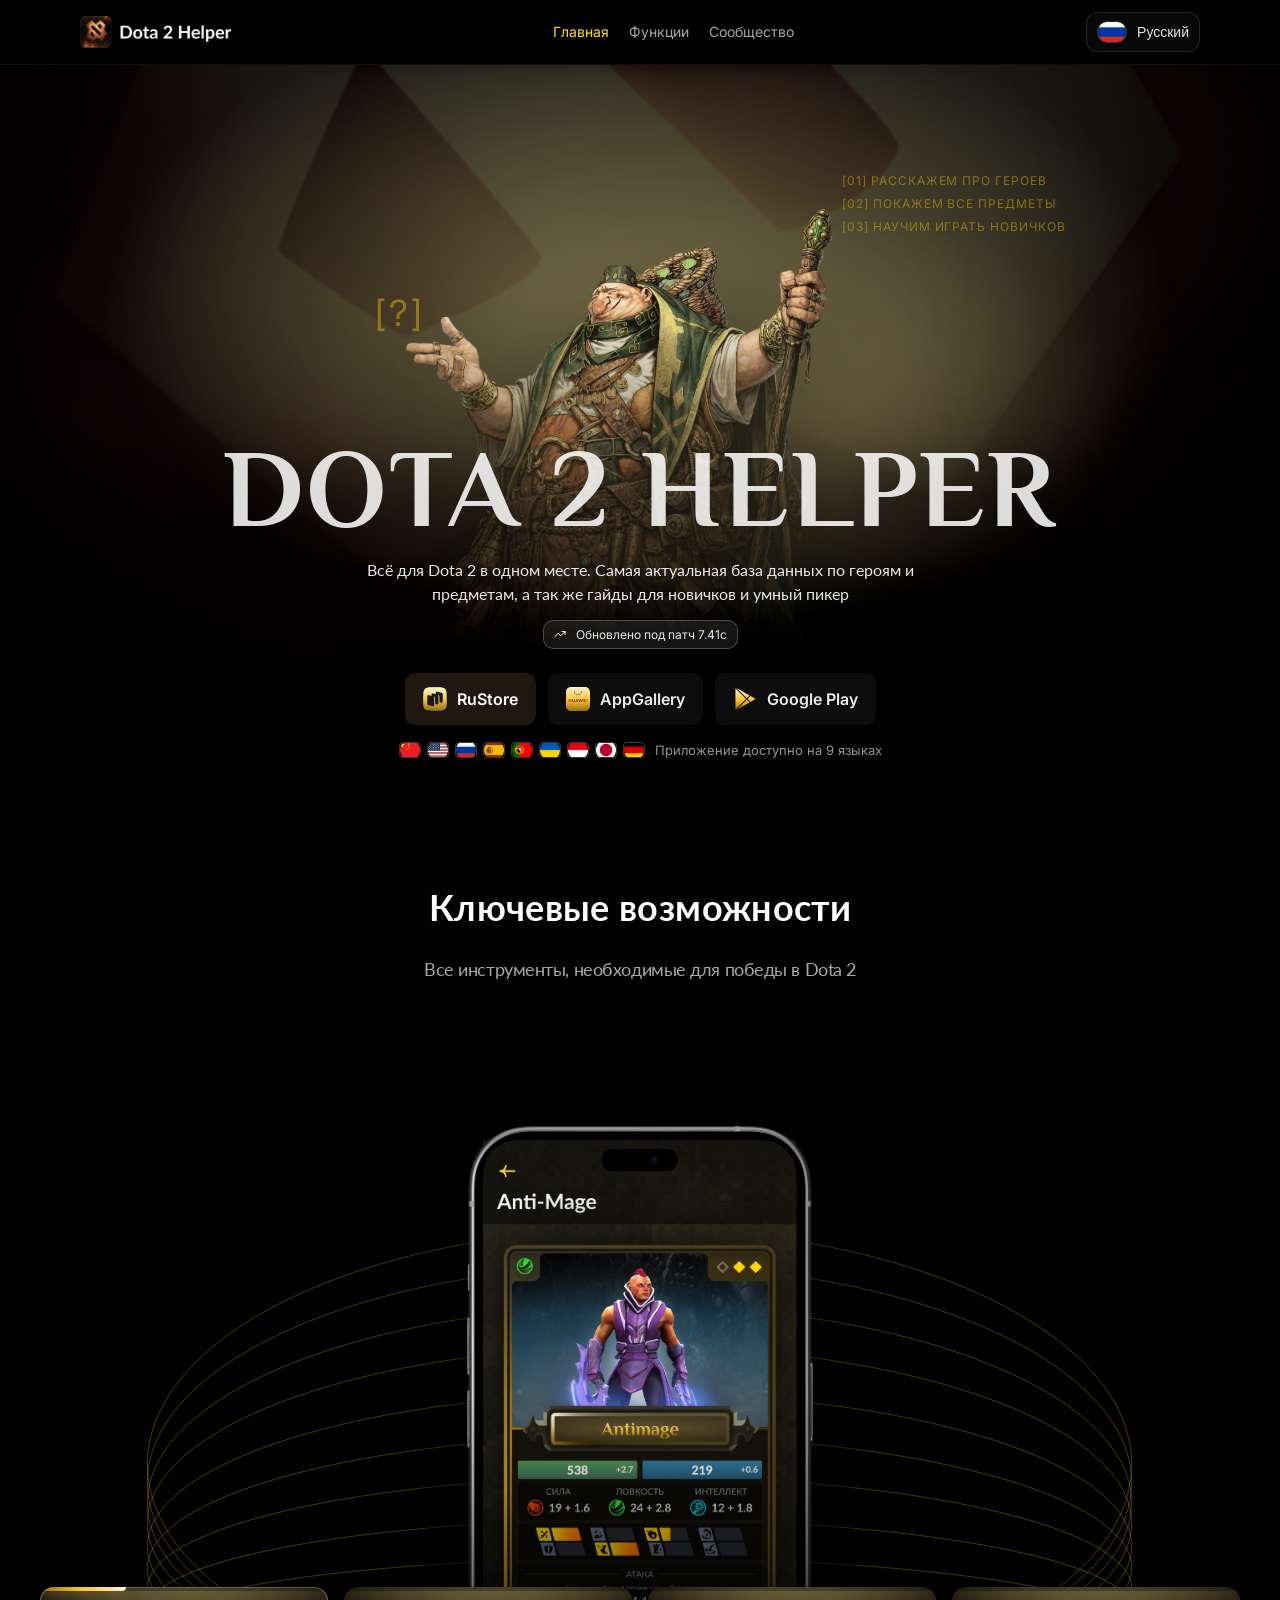
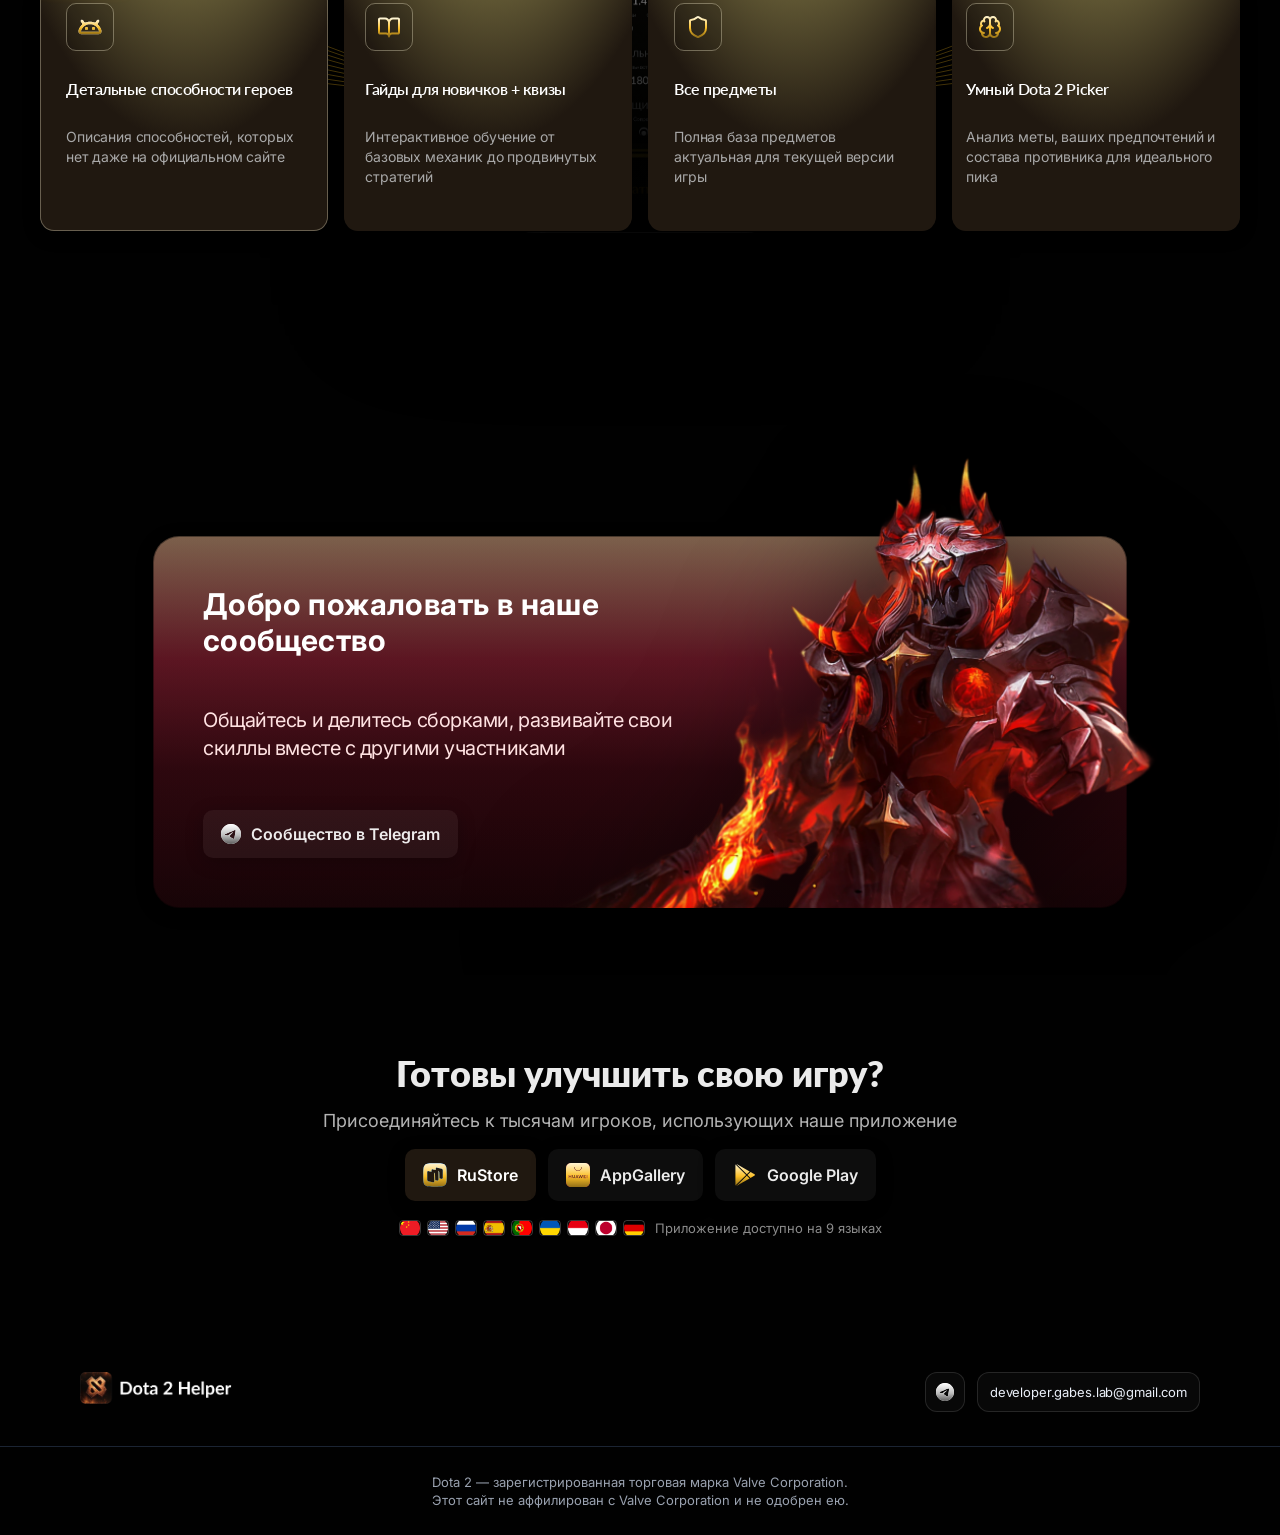
==== commit a62ef84a: "feat: add Yandex.Metrika tracking, update security policy, and refresh site assets" ====
--- a/index.html
+++ b/index.html
@@ -8,6 +8,7 @@
     <title data-i18n="meta_title">Dota 2 Helper</title>
     <meta name="description" data-i18n-meta="meta_description"
         content="Всё для Dota 2 в одном месте: актуальная база по героям и предметам, гайды и умный пикер." />
+    <meta http-equiv="Content-Security-Policy" content="upgrade-insecure-requests">
     <link rel="preconnect" href="https://fonts.googleapis.com" />
     <link rel="preconnect" href="https://fonts.gstatic.com" crossorigin />
     <link
@@ -22,6 +23,22 @@
         gtag('js', new Date());
         gtag('config', 'G-1WJECVHDM5', { anonymize_ip: true });
     </script>
+
+    <!-- Yandex.Metrika counter -->
+    <script type="text/javascript">
+        (function (m, e, t, r, i, k, a) {
+            m[i] = m[i] || function () { (m[i].a = m[i].a || []).push(arguments) };
+            m[i].l = 1 * new Date();
+            for (var j = 0; j < document.scripts.length; j++) { if (document.scripts[j].src === r) { return; } }
+            k = e.createElement(t), a = e.getElementsByTagName(t)[0], k.async = 1, k.src = r, a.parentNode.insertBefore(k, a)
+        })(window, document, 'script', 'https://mc.yandex.ru/metrika/tag.js?id=109121633', 'ym');
+
+        ym(109121633, 'init', { ssr: true, webvisor: true, clickmap: true, ecommerce: "dataLayer", referrer: document.referrer, url: location.href, accurateTrackBounce: true, trackLinks: true });
+    </script>
+    <noscript>
+        <div><img src="https://mc.yandex.ru/watch/109121633" style="position:absolute; left:-9999px;" alt="" /></div>
+    </noscript>
+    <!-- /Yandex.Metrika counter -->
 </head>
 
 <body>
